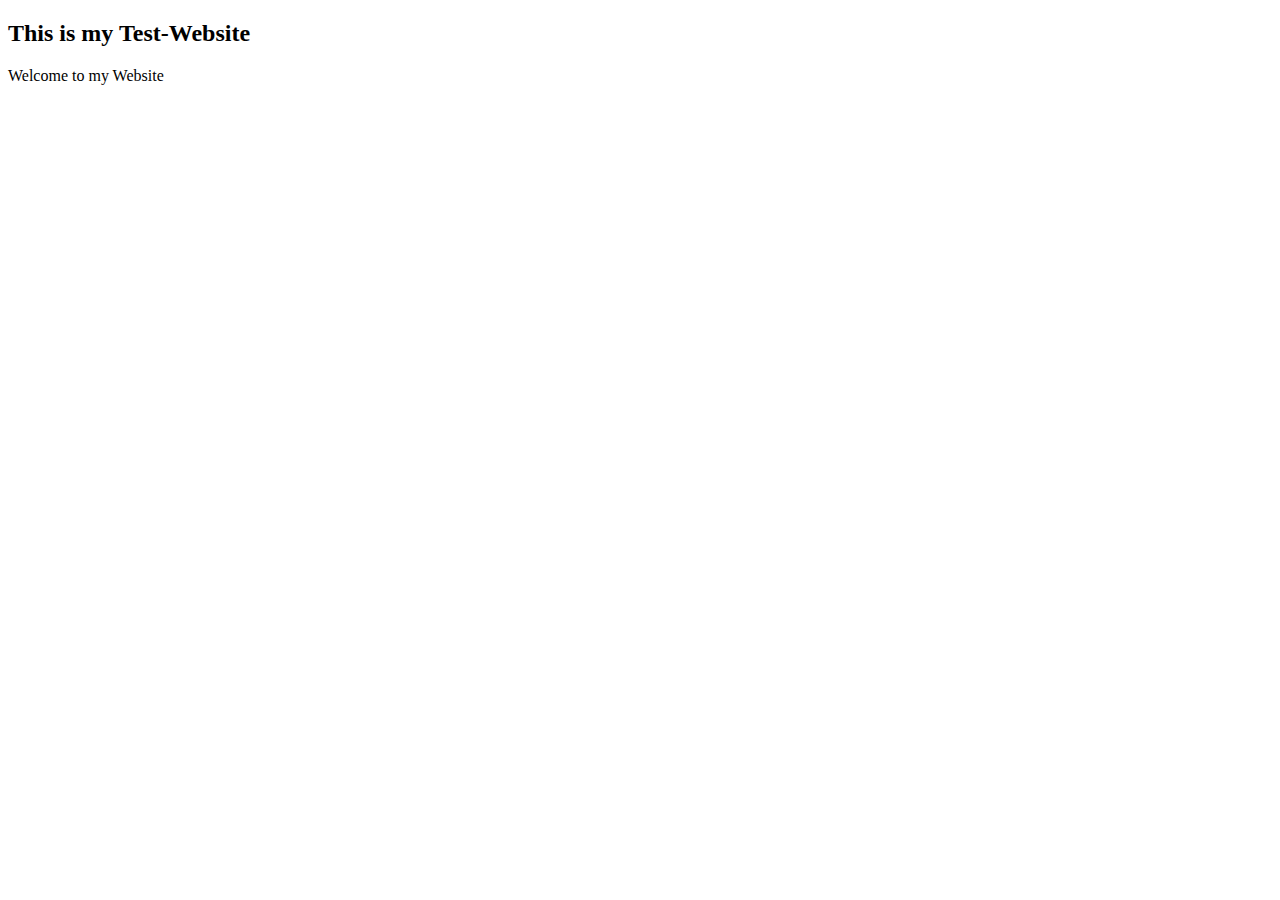
==== docs/index.html @ 48c1285c "renaming" ====
<!DOCTYPE html>
<html>
    <heaad>
        <title>
            Test-Website
        </title>
    </heaad>
    <body>
        <header>
            <h2>
                This is my Test-Website
            </h2>
        </header>
        <section>
            <p>
                Welcome to my Website
            </p>
        </section>
    </body>
</html>
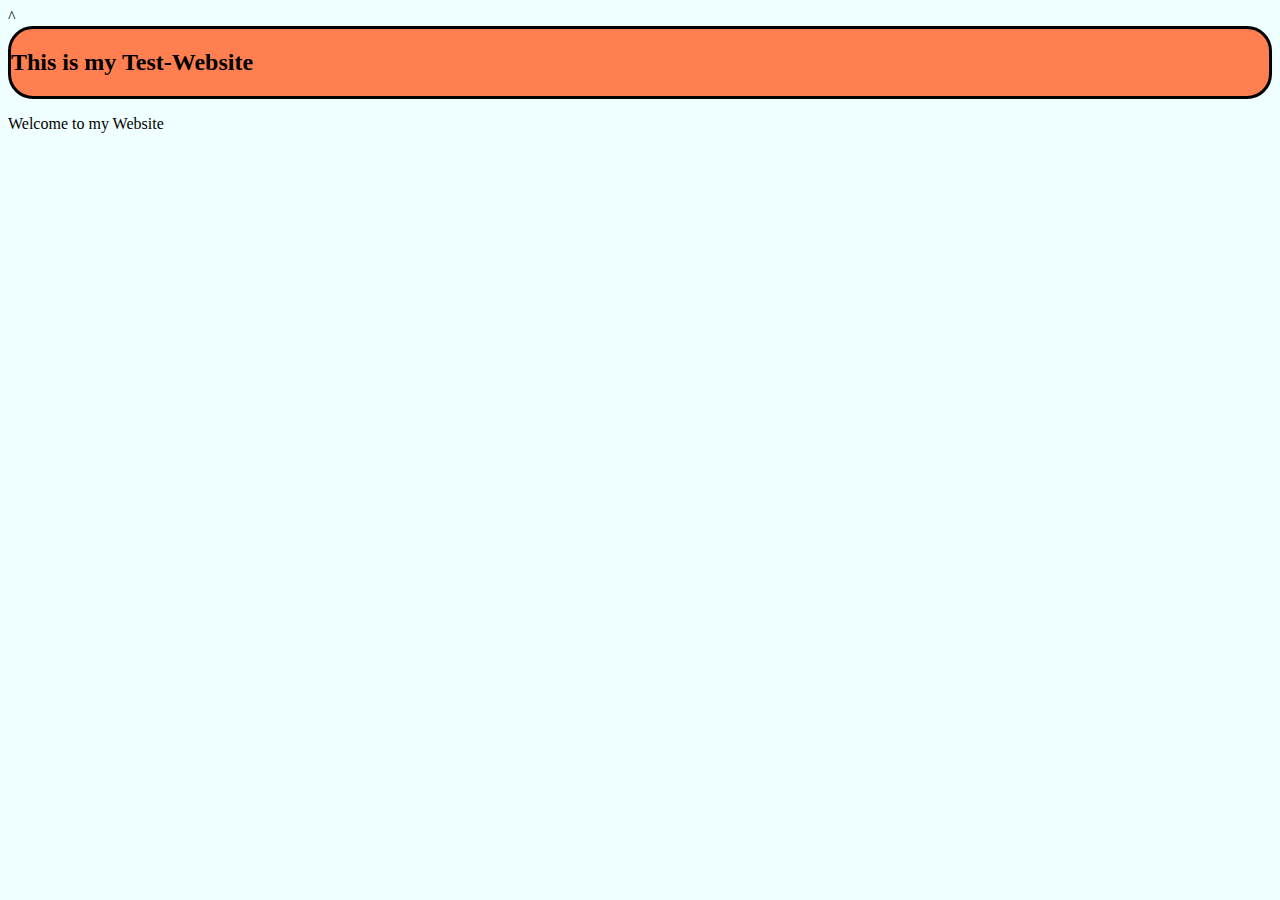
==== commit 9cbfcee1: "minor" ====
--- a/docs/index.html
+++ b/docs/index.html
@@ -3,7 +3,18 @@
     <heaad>
         <title>
             Test-Website
-        </title>
+        </title>^
+        <style>
+            body {
+                background-color: azure;
+            }
+
+            header{
+                border: solid;
+                border-radius: 25px;
+                background-color: coral;
+            }
+      </style>
     </heaad>
     <body>
         <header>
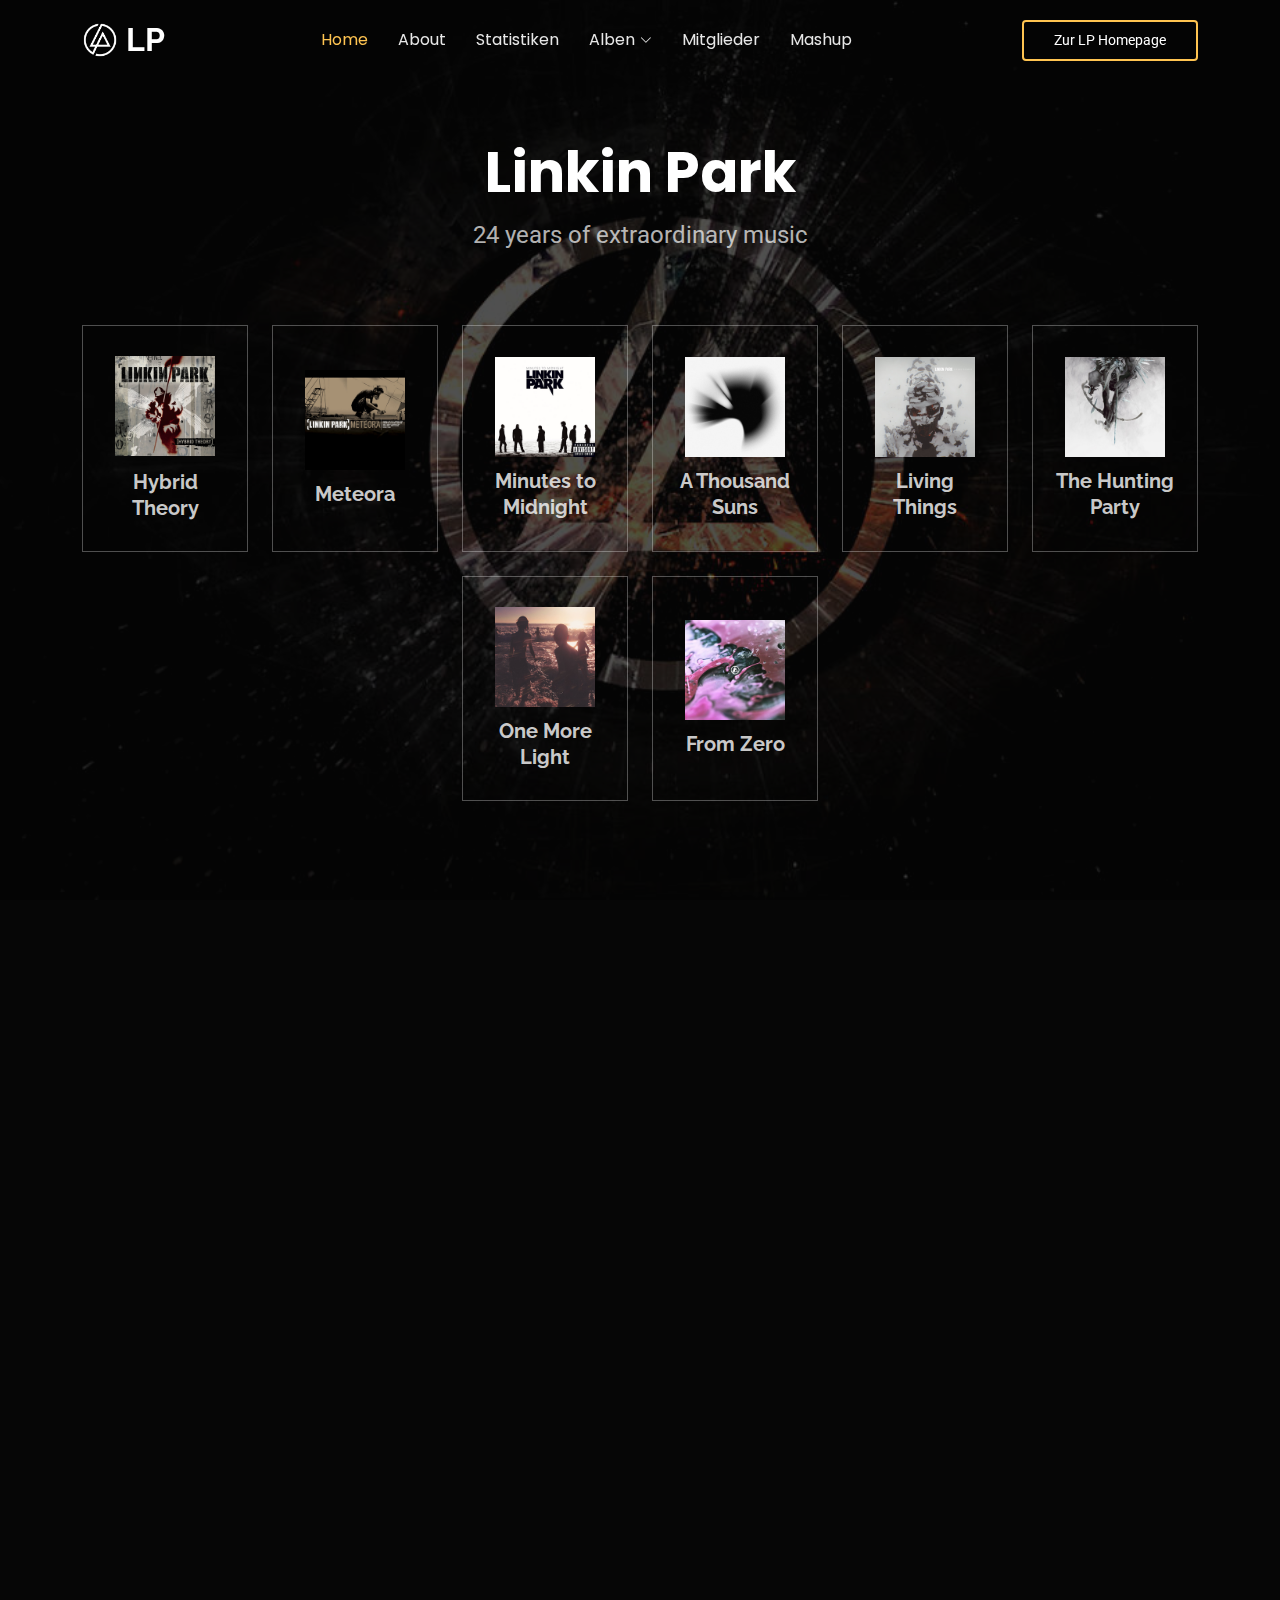
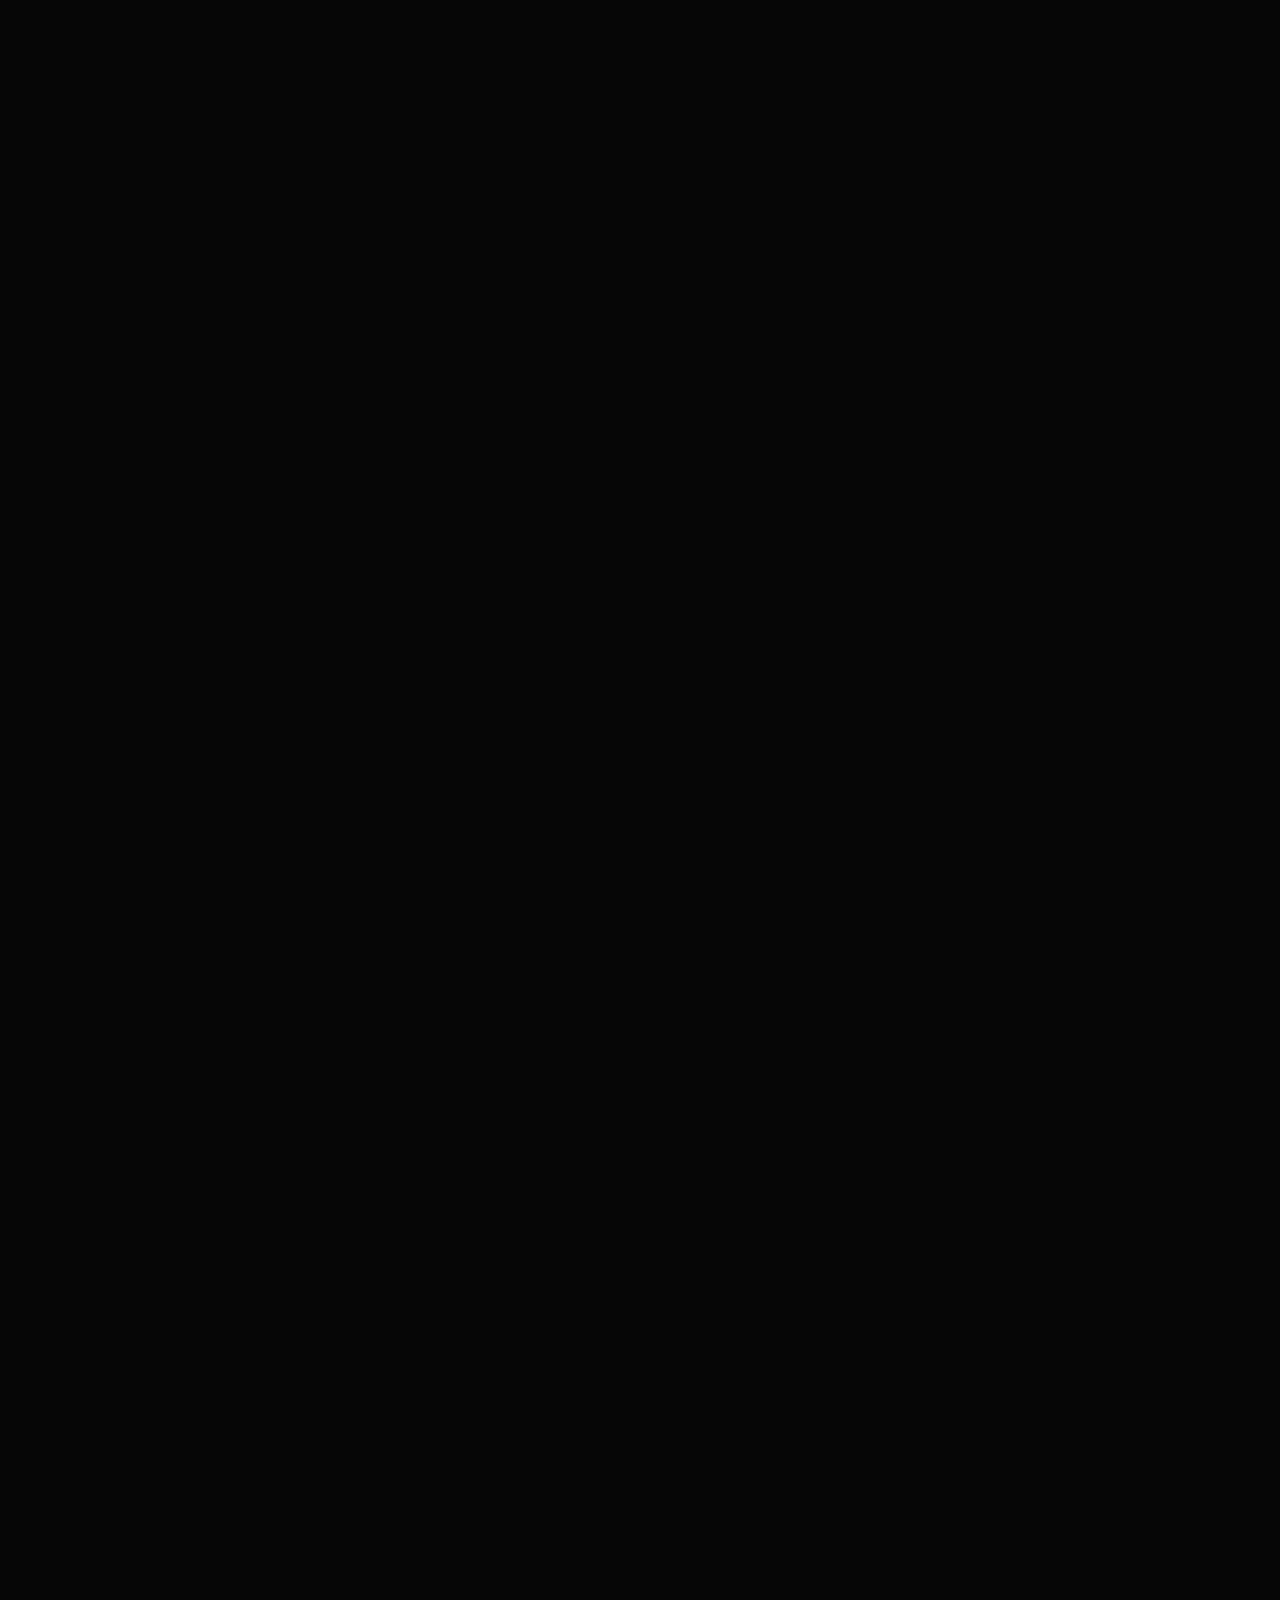
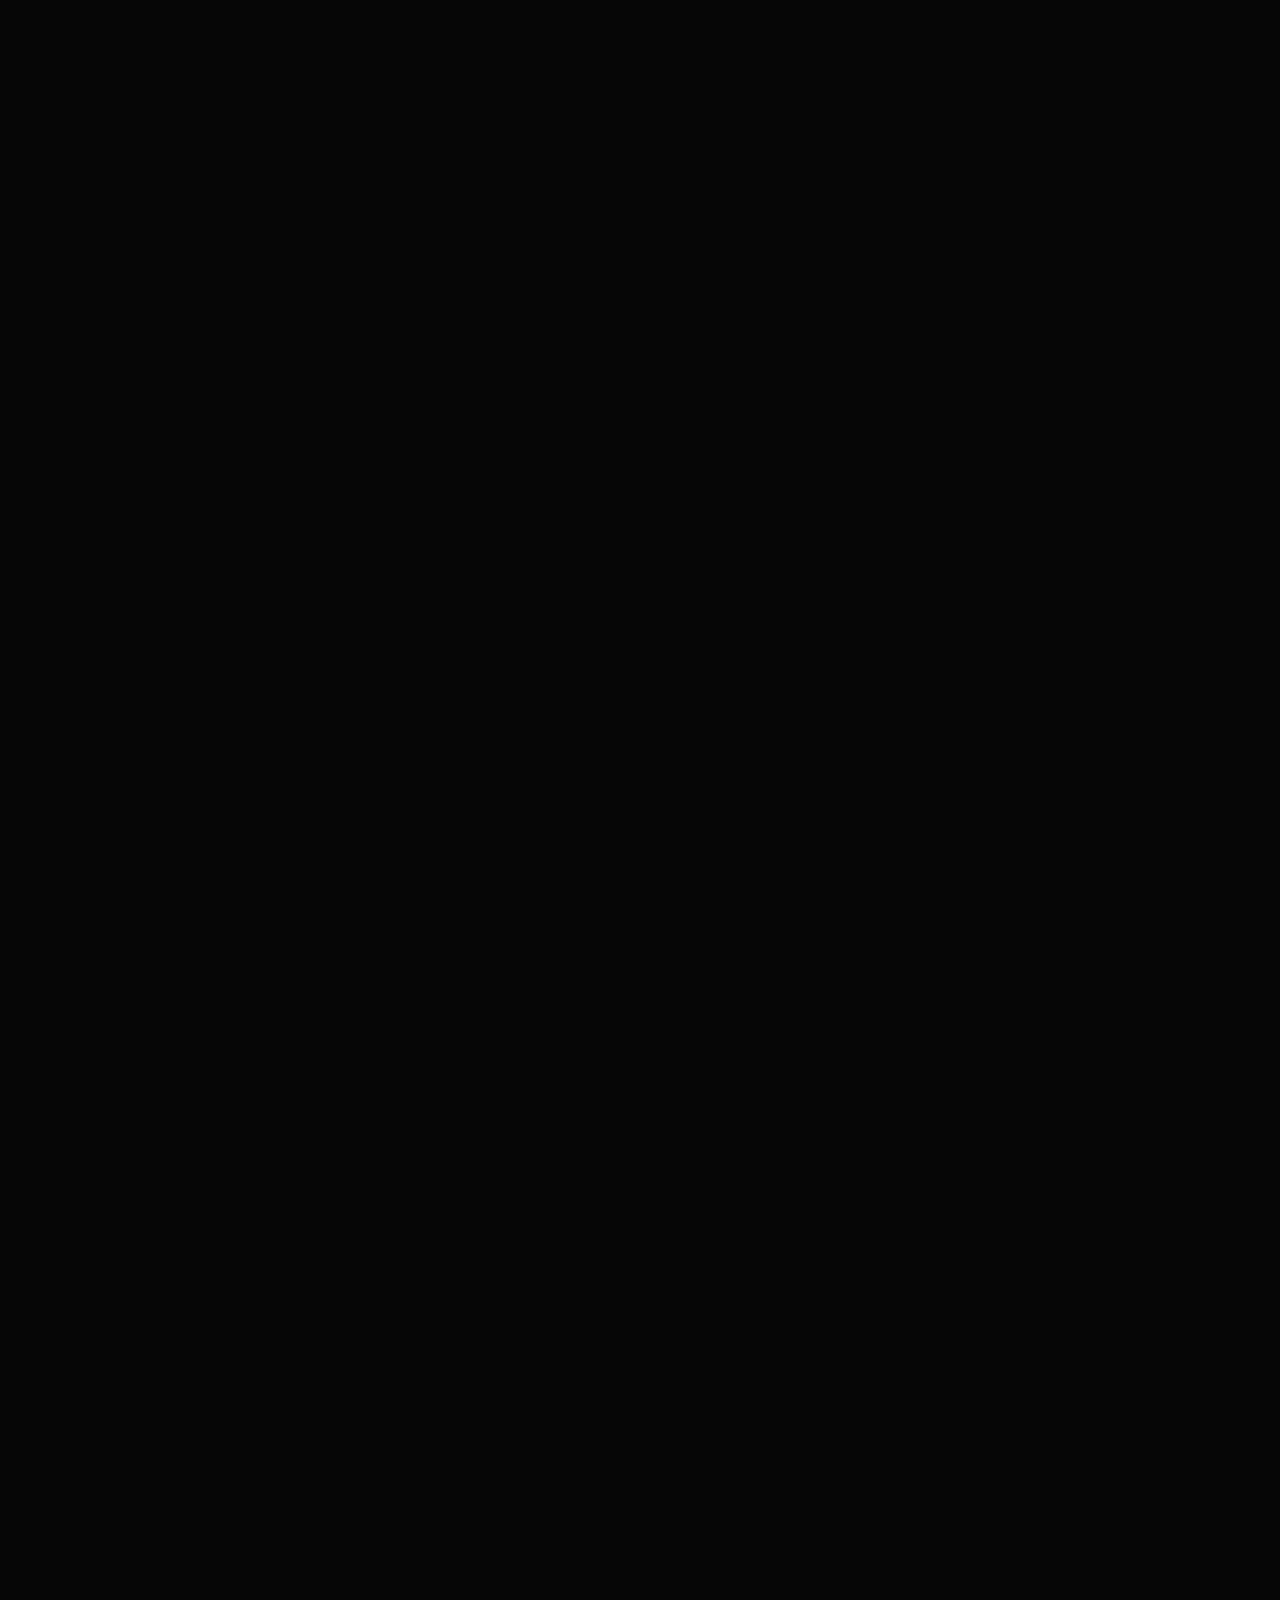
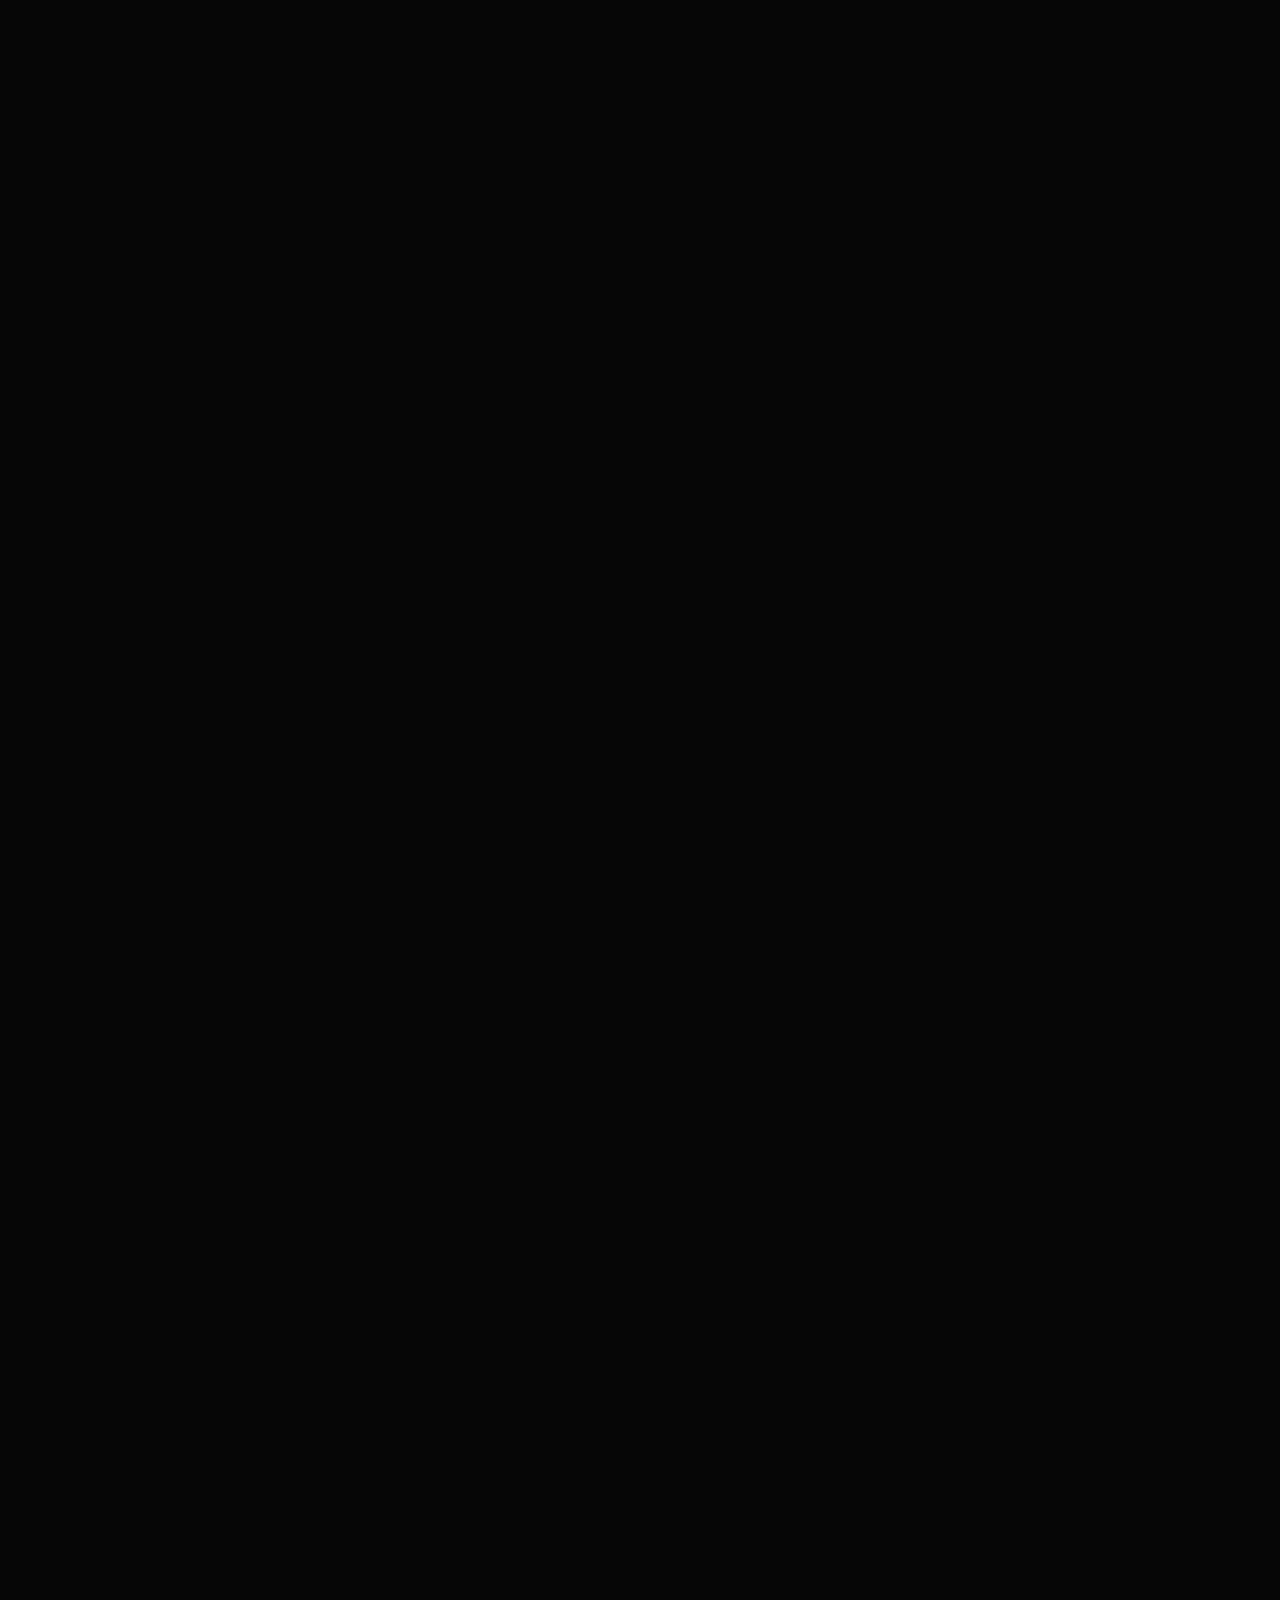
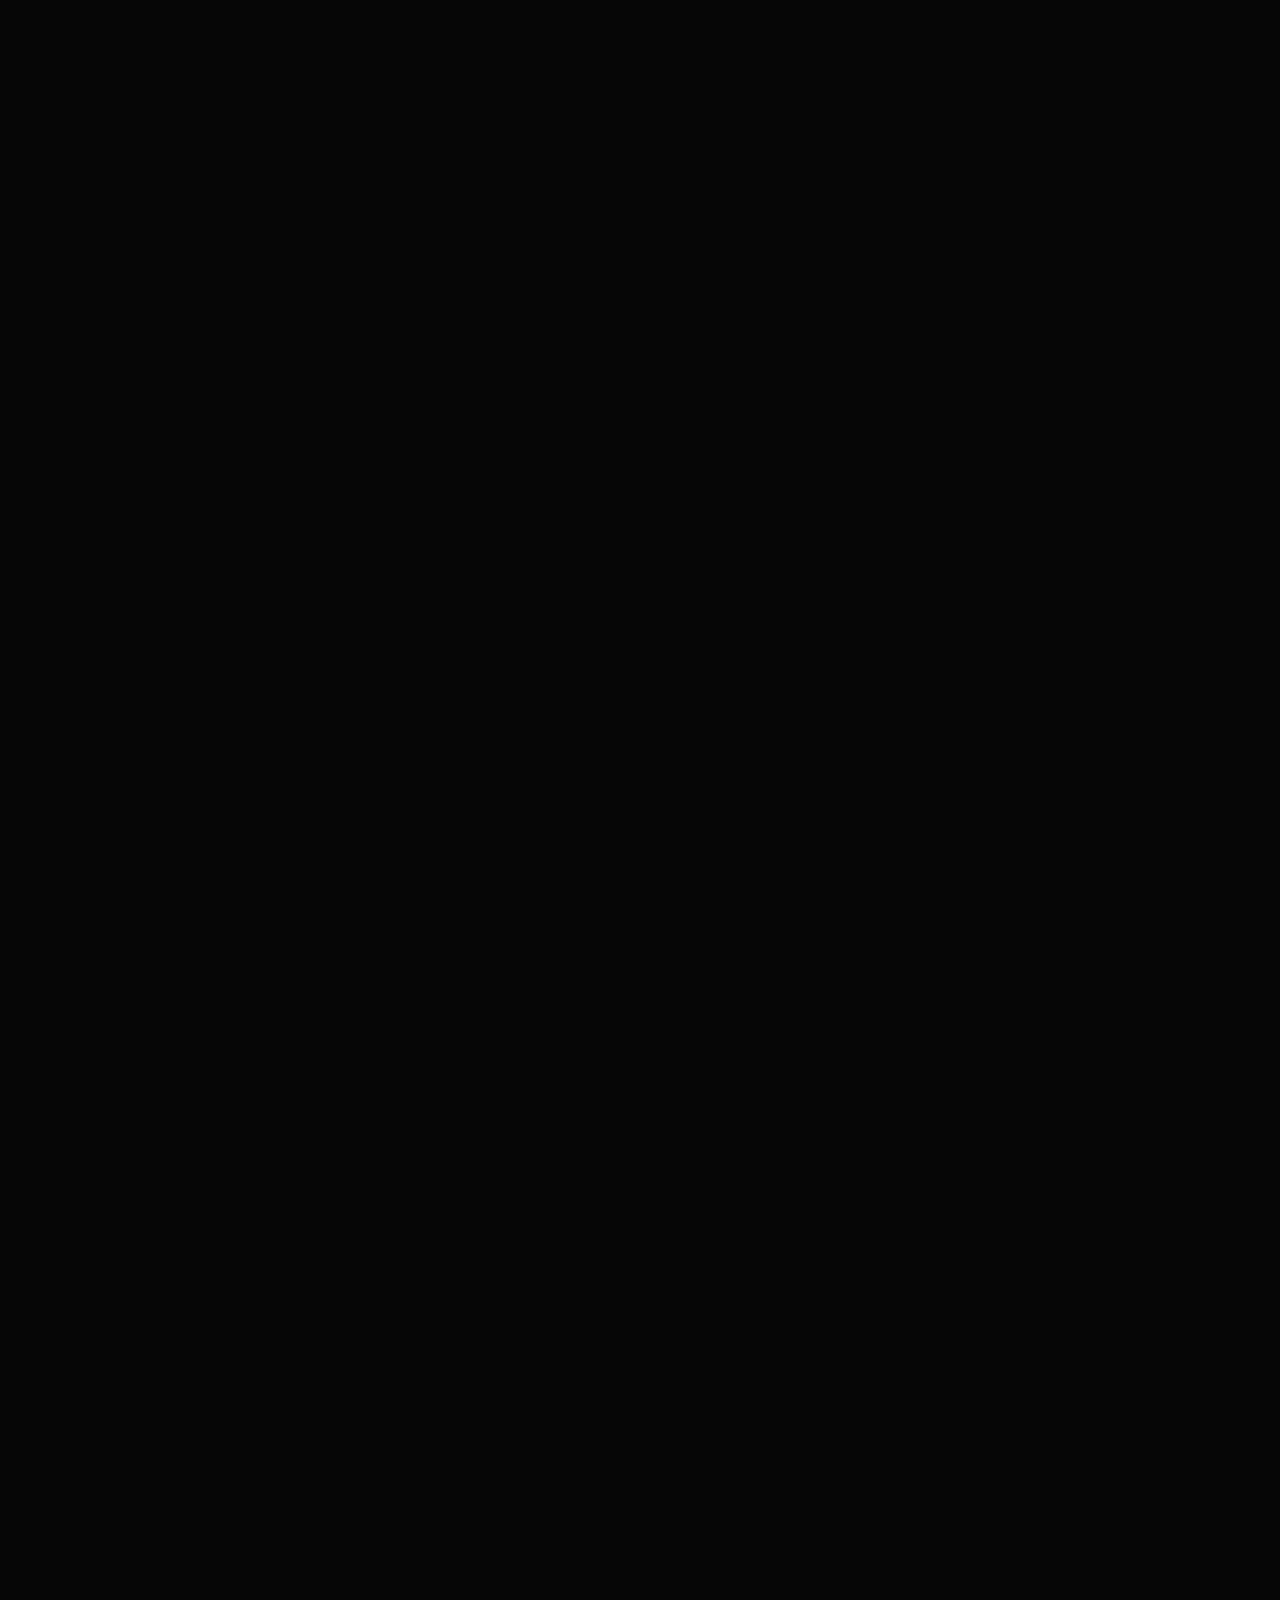
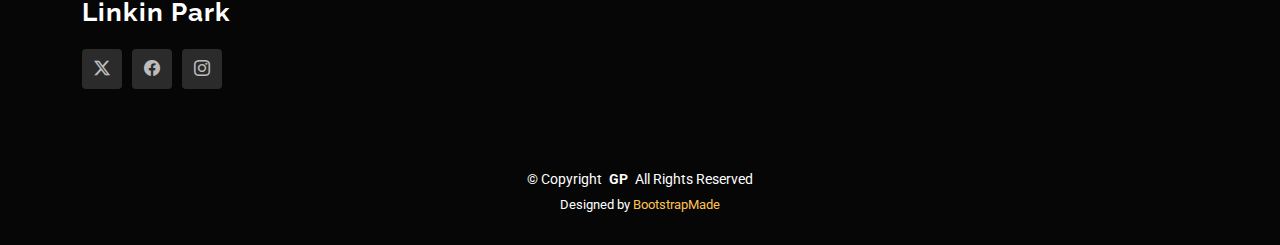
==== commit c629a439: "new test site" ====
--- a/docs/index.html
+++ b/docs/index.html
@@ -1,31 +1,1268 @@
 <!DOCTYPE html>
-<html>
-    <heaad>
-        <title>
-            Test-Website
-        </title>^
-        <style>
-            body {
-                background-color: azure;
+<html lang="en">
+
+<head>
+  <meta charset="utf-8">
+  <meta content="width=device-width, initial-scale=1.0" name="viewport">
+  <title>Linkin Park</title>
+  <meta name="description" content="">
+  <meta name="keywords" content="">
+
+  <!-- Favicons -->
+  <link href="assets/img/logo.png" rel="icon">
+  <link href="assets/img/apple-touch-icon.png" rel="apple-touch-icon">
+
+  <!-- Fonts -->
+  <link href="https://fonts.googleapis.com" rel="preconnect">
+  <link href="https://fonts.gstatic.com" rel="preconnect" crossorigin>
+  <link
+    href="https://fonts.googleapis.com/css2?family=Roboto:ital,wght@0,100;0,300;0,400;0,500;0,700;0,900;1,100;1,300;1,400;1,500;1,700;1,900&family=Poppins:ital,wght@0,100;0,200;0,300;0,400;0,500;0,600;0,700;0,800;0,900;1,100;1,200;1,300;1,400;1,500;1,600;1,700;1,800;1,900&family=Raleway:ital,wght@0,100;0,200;0,300;0,400;0,500;0,600;0,700;0,800;0,900;1,100;1,200;1,300;1,400;1,500;1,600;1,700;1,800;1,900&display=swap"
+    rel="stylesheet">
+
+  <!-- Vendor CSS Files -->
+  <link href="assets/vendor/bootstrap/css/bootstrap.min.css" rel="stylesheet">
+  <link href="assets/vendor/bootstrap-icons/bootstrap-icons.css" rel="stylesheet">
+  <link href="assets/vendor/aos/aos.css" rel="stylesheet">
+  <link href="assets/vendor/swiper/swiper-bundle.min.css" rel="stylesheet">
+  <link href="assets/vendor/glightbox/css/glightbox.min.css" rel="stylesheet">
+
+  <!-- Main CSS File -->
+  <link href="assets/css/main.css" rel="stylesheet">
+
+  <style>
+    .bi-hybrid-theory::before {
+      content: "";
+      display: inline-block;
+      width: 100px;
+      /* gewünschte Breite */
+      height: 100px;
+      /* gewünschte Höhe */
+      background-image: url(assets/img/album-icons/hybrid-theory.ico);
+      background-size: contain;
+      /* oder 'cover' je nach gewünschtem Effekt */
+      background-repeat: no-repeat;
+    }
+
+    .bi-from-zero::before {
+      content: "";
+      display: inline-block;
+      width: 100px;
+      /* gewünschte Breite */
+      height: 100px;
+      /* gewünschte Höhe */
+      background-image: url(assets/img/album-icons/from-zero.ico);
+      background-size: contain;
+      /* oder 'cover' je nach gewünschtem Effekt */
+      background-repeat: no-repeat;
+    }
+
+    .bi-meteora::before {
+      content: "";
+      display: inline-block;
+      width: 100px;
+      /* gewünschte Breite */
+      height: 100px;
+      /* gewünschte Höhe */
+      background-image: url(assets/img/album-icons/meteora.ico);
+      background-size: contain;
+      /* oder 'cover' je nach gewünschtem Effekt */
+      background-repeat: no-repeat;
+    }
+
+    .bi-minutes-to-midnight::before {
+      content: "";
+      display: inline-block;
+      width: 100px;
+      /* gewünschte Breite */
+      height: 100px;
+      /* gewünschte Höhe */
+      background-image: url(assets/img/album-icons/minutes-to-midnight.ico);
+      background-size: contain;
+      /* oder 'cover' je nach gewünschtem Effekt */
+      background-repeat: no-repeat;
+    }
+
+    .bi-hunting-party::before {
+      content: "";
+      display: inline-block;
+      width: 100px;
+      /* gewünschte Breite */
+      height: 100px;
+      /* gewünschte Höhe */
+      background-image: url(assets/img/album-icons/hunting-party.ico);
+      background-size: contain;
+      /* oder 'cover' je nach gewünschtem Effekt */
+      background-repeat: no-repeat;
+    }
+
+    .bi-living-things::before {
+      content: "";
+      display: inline-block;
+      width: 100px;
+      /* gewünschte Breite */
+      height: 100px;
+      /* gewünschte Höhe */
+      background-image: url(assets/img/album-icons/living-things.ico);
+      background-size: contain;
+      /* oder 'cover' je nach gewünschtem Effekt */
+      background-repeat: no-repeat;
+    }
+
+    .bi-one-more-light::before {
+      content: "";
+      display: inline-block;
+      width: 100px;
+      /* gewünschte Breite */
+      height: 100px;
+      /* gewünschte Höhe */
+      background-image: url(assets/img/album-icons/one-more-light.ico);
+      background-size: contain;
+      /* oder 'cover' je nach gewünschtem Effekt */
+      background-repeat: no-repeat;
+    }
+
+    .bi-thousand-suns::before {
+      content: "";
+      display: inline-block;
+      width: 100px;
+      /* gewünschte Breite */
+      height: 100px;
+      /* gewünschte Höhe */
+      background-image: url(assets/img/album-icons/thousand-suns.ico);
+      background-size: contain;
+      /* oder 'cover' je nach gewünschtem Effekt */
+      background-repeat: no-repeat;
+    }
+  </style>
+
+  <!-- =======================================================
+  * Template Name: Gp
+  * Template URL: https://bootstrapmade.com/gp-free-multipurpose-html-bootstrap-template/
+  * Updated: Aug 15 2024 with Bootstrap v5.3.3
+  * Author: BootstrapMade.com
+  * License: https://bootstrapmade.com/license/
+  ======================================================== -->
+</head>
+
+<body class="index-page">
+
+  <header id="header" class="header d-flex align-items-center fixed-top">
+    <div class="container-fluid container-xl position-relative d-flex align-items-center justify-content-between">
+
+      <a href="index.html" class="logo d-flex align-items-center me-auto me-lg-0">
+        <!-- Uncomment the line below if you also wish to use an image logo -->
+        <img src="assets/img/logo.png" alt="">
+        <h1 class="sitename">LP</h1>
+      </a>
+
+      <nav id="navmenu" class="navmenu">
+        <ul>
+          <li><a href="#hero" class="active">Home<br></a></li>
+          <li><a href="#about">About</a></li>
+          <li><a href="#stats">Statistiken</a></li>
+          <li class="dropdown"><a href="#hybrid-theory"><span>Alben</span> <i
+                class="bi bi-chevron-down toggle-dropdown"></i></a>
+            <ul>
+              <li><a href="#hybrid-theory">Hybrid Theory (2000)</a></li>
+              <li><a href="#meteora">Meteora (2003)</a></li>
+              <li><a href="#minutes-to-midnight">Minutes to Midnight (2007)</a></li>
+              <li><a href="#thousand-suns">A Thousand Suns (2010)</a></li>
+              <li><a href="#living-things">Living Things (2012)</a></li>
+              <li><a href="#hunting-party">The Hunting Party (2014)</a></li>
+              <li><a href="#one-more-light">One More Light (2017)</a></li>
+              <li><a href="#from-zero">From Zero (2024)</a></li>
+            </ul>
+          </li>
+          <li><a href="#members">Mitglieder</a></li>
+          <li><a href="#video">Mashup</a></li>
+        </ul>
+        <i class="mobile-nav-toggle d-xl-none bi bi-list"></i>
+      </nav>
+
+      <a class="btn-getstarted" href="https://www.linkinpark.com" target="_blank">Zur LP Homepage</a>
+
+    </div>
+  </header>
+
+  <main class="main">
+
+    <!-- Hero Section -->
+    <section id="hero" class="hero section dark-background">
+
+      <img src="assets/img/hero-bg.jpg" alt="" data-aos="fade-in">
+
+      <div class="container">
+
+        <div class="row justify-content-center text-center" data-aos="fade-up" data-aos-delay="100">
+          <div class="col-xl-6 col-lg-8">
+            <h2>Linkin Park</h2>
+            <p>24 years of extraordinary music</p>
+          </div>
+        </div>
+
+        <div class="row gy-4 mt-5 justify-content-center" data-aos="fade-up" data-aos-delay="200">
+          <div class="col-xl-2 col-md-4" data-aos="fade-up" data-aos-delay="300">
+            <div class="icon-box">
+              <div>
+                <i class="bi bi-hybrid-theory"></i>
+              </div>
+              <h3><a href="#hybrid-theory">Hybrid Theory</a></h3>
+            </div>
+          </div>
+          <div class="col-xl-2 col-md-4" data-aos="fade-up" data-aos-delay="400">
+            <div class="icon-box">
+              <i class="bi bi-meteora"></i>
+              <h3><a href="#meteora">Meteora</a></h3>
+            </div>
+          </div>
+          <div class="col-xl-2 col-md-4" data-aos="fade-up" data-aos-delay="500">
+            <div class="icon-box">
+              <i class="bi bi-minutes-to-midnight"></i>
+              <h3><a href="#minutes-to-midnight">Minutes to Midnight</a></h3>
+            </div>
+          </div>
+          <div class="col-xl-2 col-md-4" data-aos="fade-up" data-aos-delay="600">
+            <div class="icon-box">
+              <i class="bi bi-thousand-suns"></i>
+              <h3><a href="#thousand-suns">A Thousand Suns</a></h3>
+            </div>
+          </div>
+          <div class="col-xl-2 col-md-4" data-aos="fade-up" data-aos-delay="700">
+            <div class="icon-box">
+              <i class="bi bi-living-things"></i>
+              <h3><a href="living-things">Living Things</a></h3>
+            </div>
+          </div>
+          <div class="col-xl-2 col-md-4" data-aos="fade-up" data-aos-delay="700">
+            <div class="icon-box">
+              <i class="bi bi-hunting-party"></i>
+              <h3><a href="hunting-party">The Hunting Party</a></h3>
+            </div>
+          </div>
+          <div class="col-xl-2 col-md-4" data-aos="fade-up" data-aos-delay="700">
+            <div class="icon-box">
+              <i class="bi bi-one-more-light"></i>
+              <h3><a href="#one-more-light">One More Light</a></h3>
+            </div>
+          </div>
+          <div class="col-xl-2 col-md-4" data-aos="fade-up" data-aos-delay="700">
+            <div class="icon-box">
+              <i class="bi bi-from-zero"></i>
+              <h3><a href="from-zero">From Zero</a></h3>
+            </div>
+          </div>
+        </div>
+
+      </div>
+
+    </section><!-- /Hero Section -->
+
+
+    <!-- About Section -->
+    <section id="about" class="section dark-background">
+
+      <div class="container" data-aos="fade-up" data-aos-delay="100">
+
+        <div class="row gy-4 align-items-center">
+          <div class="col-lg-6 order-1 order-lg-2">
+            <img src="assets/img/mike_chester.jpg" class="img-fluid" alt="">
+          </div>
+          <div class="col-lg-6 order-2 order-lg-1 content">
+            <h3>Was ist Linkin Park?</h3>
+            <p class="fst-italic">
+              Linkin Park ist eine im Jahr 1996 unter dem Namen Xero in Agoura Hills, Los Angeles County (Kalifornien)
+              gegründete US-amerikanische Band, die zumeist den Musikstilen Nu Metal, Alternative Rock, Rap Rock und
+              Electro Rock zugeordnet wird. Nachdem 1999 Chester Bennington der Band als Frontsänger beigetreten war,
+              benannte sich die Band zunächst in Hybrid Theory und nur kurze Zeit später in Linkin Park um.
+            </p>
+            <p class="fst-italic">
+              Bereits mit ihrem Debütalbum Hybrid Theory im Jahre 2000 gelang der Band der internationale Durchbruch. In
+              den folgenden Jahren veröffentlichte die Band mit Meteora (2003), Minutes to Midnight (2007), A Thousand
+              Suns (2010), Living Things (2012), The Hunting Party (2014) und One More Light (2017) sechs weitere
+              Studioalben. Mit mehr als 160 Millionen verkauften Alben und Singles ist Linkin Park eine der kommerziell
+              erfolgreichsten Bands des 21. Jahrhunderts.
+            </p>
+            <p class="fst-italic">
+              Am 20. Juli 2017 verstarb Chester Bennington. Nach dem Tod des Frontsängers zog sich die Band zunächst
+              zurück, veröffentlichte in den folgenden Jahren aber Jubiläumsalben mit unveröffentlichten Songs. Im
+              September 2024 gaben sie ihr Comeback bekannt. Linkin Park besteht derzeit aus den Gründungsmitgliedern
+              Mike Shinoda (u. a. Sänger und Rhythmusgitarrist), Brad Delson (Leadgitarrist), Dave Farrell (E-Bassist)
+              und Joseph „Joe“ Hahn (DJ) sowie der Sängerin Emily Armstrong und Colin Brittain am Schlagzeug.
+            </p>
+          </div>
+        </div>
+
+      </div>
+
+    </section><!-- /About Section -->
+
+    <section id="stats" class="stats section dark-background">
+
+      <div class="container" data-aos="fade-up" data-aos-delay="100">
+
+        <div class="row gy-4 align-items-center justify-content-between">
+
+          <div class="col-lg-5">
+            <img src="assets/img/linkin-park-stage.png" alt="" class="img-fluid">
+          </div>
+
+          <div class="col-lg-6">
+
+            <h3>Statistiken</h3>
+            <p class="fst-italic">Linkin Park hat acht Studioalben, drei Live-Alben, vier Compilation-Alben, zwei
+              Remix-Alben, drei Soundtrack-Alben, vier Videoalben, zwölf EPs, 39 Singles, 20 Promotional-Singles und 70
+              Musikvideos veröffentlicht.</p>
+
+            <div class="row gy-4">
+
+              <div class="col-lg-6">
+                <div class="stats-item d-flex">
+                  <i class="bi bi-award flex-shrink-0"></i>
+                  <div>
+                    <span data-purecounter-start="0" data-purecounter-end="67" data-purecounter-duration="2"
+                      class="purecounter"></span>
+                    <p><strong>Awards</strong></p>
+                  </div>
+                </div>
+              </div><!-- End Stats Item -->
+
+              <div class="col-lg-6">
+                <div class="stats-item d-flex">
+                  <i class="bi bi-envelope-paper flex-shrink-0"></i>
+                  <div>
+                    <span data-purecounter-start="0" data-purecounter-end="197" data-purecounter-duration="2"
+                      class="purecounter"></span>
+                    <p><strong>Nominierungen</strong></p>
+                  </div>
+                </div>
+              </div><!-- End Stats Item -->
+
+              <div class="col-lg-6">
+                <div class="stats-item d-flex">
+                  <i class="bi bi-disc flex-shrink-0"></i>
+                  <div>
+                    <span data-purecounter-start="0" data-purecounter-end="100" data-purecounter-duration="2"
+                      class="purecounter"></span>
+                    <span>Millionen</span>
+                    <p><strong>Verkaufte Alben</strong></p>
+                  </div>
+                </div>
+              </div><!-- End Stats Item -->
+
+              <div class="col-lg-6">
+                <div class="stats-item d-flex">
+                  <i class="bi bi-mic flex-shrink-0"></i>
+                  <div>
+                    <span data-purecounter-start="0" data-purecounter-end="30" data-purecounter-duration="2"
+                      class="purecounter"></span>
+                    <span>Millionen</span>
+                    <p><strong>Verkaufte Singles</strong></p>
+                  </div>
+                </div>
+              </div><!-- End Stats Item -->
+
+            </div>
+
+          </div>
+
+        </div>
+
+      </div>
+
+    </section><!-- /Stats Section -->
+
+    <section id="hybrid-theory" class="section dark-background">
+
+      <div class="container" data-aos="fade-up" data-aos-delay="100">
+
+        <div class="row gy-4 align-items-center">
+          <div class="col-lg-5 order-1 order-lg-2">
+            <img src="assets/img/album-covers/hybrid-theory.jpg" class="img-fluid" alt="">
+          </div>
+          <div class="col-lg-6 order-2 order-lg-1 content">
+            <h3><a href="https://open.spotify.com/intl-de/album/6PFPjumGRpZnBzqnDci6qJ" target="_blank">Hybrid
+                Theory</a></h3>
+            <p>2000</p>
+            <table style="width: 100%;">
+              <tr>
+                <th />
+                <th>Titel</th>
+                <th>Länge</th>
+                </th>
+              <tr>
+                <td>1.</td>
+                <td>Papercut</td>
+                <td>3:04</td>
+              </tr>
+              <tr>
+                <td>2.</td>
+                <td>One Step Closer</td>
+                <td>2:35</td>
+              </tr>
+              <tr>
+                <td>3.</td>
+                <td>With You
+                <td>3:23</td>
+              </tr>
+              <tr>
+                <td>4.</td>
+                <td>Points of Authority</td>
+                <td>3:20</td>
+              </tr>
+              <tr>
+                <td>5.</td>
+                <td>Crawling</td>
+                <td>3:29</td>
+              <tr>
+                <td>6.</td>
+                <td>Runaway</td>
+                <td>3:03</td>
+              <tr>
+                <td>7.</td>
+                <td>By Myself</td>
+                <td>3:09</td>
+              <tr>
+                <td>8.</td>
+                <td>In The End</td>
+                <td>3:36</td>
+              <tr>
+                <td>9.</td>
+                <td>A Place for My Heart</td>
+                <td>3:04</td>
+              <tr>
+                <td>10.</td>
+                <td>Forgotten</td>
+                <td>3:14</td>
+              <tr>
+                <td>11.</td>
+                <td>Cure for the Itch</td>
+                <td>2:37</td>
+              <tr>
+                <td>12.</td>
+                <td>Pushing Me Away</td>
+                <td>3:11</td>
+              </tr>
+              <tr class=tracklist-total-length>
+                <td colspan=2 scope=row><span>Total length:</span></td>
+                <td>37:45</td>
+              </tr>
+            </table>
+          </div>
+        </div>
+
+      </div>
+    </section>
+
+    <section id="meteora" class="stats section dark-background">
+
+      <div class="container" data-aos="fade-up" data-aos-delay="100">
+
+        <div class="row gy-4 align-items-center">
+          <div class="col-lg-5 order-1">
+            <img src="assets/img/album-covers/meteora.jpg" class="img-fluid" alt="">
+          </div>
+          <div class="col-lg-6 order-2 order-lg-1 content">
+            <h3><a href="https://open.spotify.com/intl-de/album/4Gfnly5CzMJQqkUFfoHaP3" target="_blank">Meteora</a></h3>
+            <p>2003</p>
+
+            <table style="width: 100%;">
+              <tr>
+                <th />
+                <th>Titel</th>
+                <th>Länge</th>
+              </tr>
+              <tr>
+                <td>1.</td>
+                <td>Foreword</td>
+                <td>0:13</td>
+              </tr>
+              <tr>
+                <td>2.</td>
+                <td>Don't Stay</td>
+                <td>3:07</td>
+              </tr>
+              <tr>
+                <td id="track3" scope="row">3.</td>
+                <td>Somewhere I Belong</td>
+                <td class="tracklist-length">3:33</td>
+              </tr>
+              <tr>
+                <td id="track4" scope="row">4.</td>
+                <td>Lying from You</td>
+                <td class="tracklist-length">2:55</td>
+              </tr>
+              <tr>
+                <td id="track5" scope="row">5.</td>
+                <td>Hit the Floor</td>
+                <td class="tracklist-length">2:44</td>
+              </tr>
+              <tr>
+                <td id="track6" scope="row">6.</td>
+                <td>Easier to Run</td>
+                <td class="tracklist-length">3:24</td>
+              </tr>
+              <tr>
+                <td id="track7" scope="row">7.</td>
+                <td>Faint</td>
+                <td class="tracklist-length">2:42</td>
+              </tr>
+              <tr>
+                <td id="track8" scope="row">8.</td>
+                <td>Figure.09</td>
+                <td class="tracklist-length">3:17</td>
+              </tr>
+              <tr>
+                <td id="track9" scope="row">9.</td>
+                <td>Breaking the Habit</td>
+                <td class="tracklist-length">3:16</td>
+              </tr>
+              <tr>
+                <td id="track10" scope="row">10.</td>
+                <td>From the Inside</td>
+                <td class="tracklist-length">2:53</td>
+              </tr>
+              <tr>
+                <td id="track11" scope="row">11.</td>
+                <td>Nobody's Listening</td>
+                <td class="tracklist-length">2:58</td>
+              </tr>
+              <tr>
+                <td id="track12" scope="row">12.</td>
+                <td>Session (Instrumental)</td>
+                <td class="tracklist-length">2:23</td>
+              </tr>
+              <tr>
+                <td id="track13" scope="row">13.</td>
+                <td>Numb</td>
+                <td class="tracklist-length">3:07</td>
+              </tr>
+              <tr class=tracklist-total-length>
+                <td colspan=2 scope=row><span>Total length:</span></td>
+                <td>36:35</td>
+              </tr>
+            </table>
+          </div>
+        </div>
+
+      </div>
+    </section>
+
+
+    <section id="minutes-to-midnight" class="stats section dark-background">
+
+      <div class="container" data-aos="fade-up" data-aos-delay="100">
+
+        <div class="row gy-4 align-items-center">
+          <div class="col-lg-5 order-1 order-lg-2">
+            <img src="assets/img/album-covers/minutes-to-midnight.jpg" class="img-fluid" alt="">
+          </div>
+          <div class="col-lg-6 order-2 order-lg-1 content">
+            <h3><a href="https://open.spotify.com/intl-de/album/2tlTBLz2w52rpGCLBGyGw6" target="_blank">Minutes to
+                Midnight</a></h3>
+            <p>2007</p>
+
+            <table class=tracklist style="width:100%">
+              <tbody>
+                <tr>
+                  <th />
+                  <th>Titel</th>
+                  <th>Länge</th>
+                </tr>
+                <tr>
+                  <td id=track1 scope=row>1.</td>
+                  <td>Wake (Instrumental)</td>
+                  <td class=tracklist-length>1:40</td>
+                </tr>
+                <tr>
+                  <td id=track2 scope=row>2.</td>
+                  <td>Given Up</a></td>
+                  <td class=tracklist-length>3:09</td>
+                </tr>
+                <tr>
+                  <td id=track3 scope=row>3.</td>
+                  <td>Leave Out All the Rest</a></td>
+                  <td class=tracklist-length>3:29</td>
+                </tr>
+                <tr>
+                  <td id=track4 scope=row>4.</td>
+                  <td>Bleed It Out</a></td>
+                  <td class=tracklist-length>2:44</td>
+                </tr>
+                <tr>
+                  <td id=track5 scope=row>5.</td>
+                  <td>Shadow of the Day</a></td>
+                  <td class=tracklist-length>4:49</td>
+                </tr>
+                <tr>
+                  <td id=track6 scope=row>6.</td>
+                  <td>What I've Done</a></td>
+                  <td class=tracklist-length>3:25</td>
+                </tr>
+                <tr>
+                  <td id=track7 scope=row>7.</td>
+                  <td>Hands Held High</td>
+                  <td class=tracklist-length>3:53</td>
+                </tr>
+                <tr>
+                  <td id=track8 scope=row>8.</td>
+                  <td>No More Sorrow</td>
+                  <td class=tracklist-length>3:41</td>
+                </tr>
+                <tr>
+                  <td id=track9 scope=row>9.</td>
+                  <td>Valentine's Day</td>
+                  <td class=tracklist-length>3:16</td>
+                </tr>
+                <tr>
+                  <td id=track10 scope=row>10.</td>
+                  <td>In Between</td>
+                  <td class=tracklist-length>3:16</td>
+                </tr>
+                <tr>
+                  <td id=track11 scope=row>11.</td>
+                  <td>In Pieces</td>
+                  <td class=tracklist-length>3:38</td>
+                </tr>
+                <tr>
+                  <td id=track12 scope=row>12.</td>
+                  <td>The Little Things Give You Away</td>
+                  <td class=tracklist-length>6:23</td>
+                </tr>
+                <tr class=tracklist-total-length>
+                  <td colspan=2 scope=row><span>Total length:</span></td>
+                  <td>43:23</td>
+                </tr>
+              </tbody>
+            </table>
+          </div>
+        </div>
+
+      </div>
+    </section>
+
+
+    <section id="thousand-suns" class="stats section dark-background">
+
+      <div class="container" data-aos="fade-up" data-aos-delay="100">
+
+        <div class="row gy-4 align-items-center">
+          <div class="col-lg-5 order-1 order-lg-1">
+            <img src="assets/img/album-covers/thousand-suns.jpg" class="img-fluid" alt="">
+          </div>
+          <div class="col-lg-6 order-2 order-lg-1 content">
+            <h3><a href="https://open.spotify.com/intl-de/album/5uvXx5ZQswNRFCdHR521YZ" target="_blank">A Thousand
+                Suns</a></h3>
+            <p>2010</p>
+
+            <table class=tracklist style="width: 100%;">
+              <tbody>
+                <tr>
+                  <th />
+                  <th>Titel</th>
+                  <th>Länge</th>
+                </tr>
+                <tr>
+                  <td id=track1 scope=row>1.</td>
+                  <td>The Requiem</td>
+                  <td class=tracklist-length>2:01</td>
+                </tr>
+                <tr>
+                  <td id=track2 scope=row>2.</td>
+                  <td>The Radiance</td>
+                  <td class=tracklist-length>0:57</td>
+                </tr>
+                <tr>
+                  <td id=track3 scope=row>3.</td>
+                  <td>Burning in the Skies</td>
+                  <td class=tracklist-length>4:13</td>
+                </tr>
+                <tr>
+                  <td id=track4 scope=row>4.</td>
+                  <td>Empty Spaces</td>
+                  <td class=tracklist-length>0:18</td>
+                </tr>
+                <tr>
+                  <td id=track5 scope=row>5.</td>
+                  <td>When They Come for Me</td>
+                  <td class=tracklist-length>4:53</td>
+                </tr>
+                <tr>
+                  <td id=track6 scope=row>6.</td>
+                  <td>Robot Boy</td>
+                  <td class=tracklist-length>4:29</td>
+                </tr>
+                <tr>
+                  <td id=track7 scope=row>7.</td>
+                  <td>Jornada del Muerto</td>
+                  <td class=tracklist-length>1:34</td>
+                </tr>
+                <tr>
+                  <td id=track8 scope=row>8.</td>
+                  <td>Waiting for the End</td>
+                  <td class=tracklist-length>3:51</td>
+                </tr>
+                <tr>
+                  <td id=track9 scope=row>9.</td>
+                  <td>Blackout</td>
+                  <td class=tracklist-length>4:39</td>
+                </tr>
+                <tr>
+                  <td id=track10 scope=row>10.</td>
+                  <td>Wretches and Kings</td>
+                  <td class=tracklist-length>4:10</td>
+                </tr>
+                <tr>
+                  <td id=track11 scope=row>11.</td>
+                  <td>Wisdom, Justice, and Love</td>
+                  <td class=tracklist-length>1:39</td>
+                </tr>
+                <tr>
+                  <td id=track12 scope=row>12.</td>
+                  <td>Iridescent</td>
+                  <td class=tracklist-length>4:56</td>
+                </tr>
+                <tr>
+                  <td id=track13 scope=row>13.</td>
+                  <td>Fallout</td>
+                  <td class=tracklist-length>1:23</td>
+                </tr>
+                <tr>
+                  <td id=track14 scope=row>14.</td>
+                  <td>The Catalyst</td>
+                  <td class=tracklist-length>5:39</td>
+                </tr>
+                <tr>
+                  <td id=track15 scope=row>15.</td>
+                  <td>The Messenger</td>
+                  <td class=tracklist-length>3:01</td>
+                </tr>
+                <tr class=tracklist-total-length>
+                  <td colspan=2 scope=row><span>Total length:</span></td>
+                  <td>47:48</td>
+                </tr>
+              </tbody>
+            </table>
+          </div>
+        </div>
+
+      </div>
+    </section>
+
+
+    <section id="Living Things" class="stats section dark-background">
+
+      <div class="container" data-aos="fade-up" data-aos-delay="100">
+
+        <div class="row gy-4 align-items-center">
+          <div class="col-lg-5 order-1 order-lg-2">
+            <img src="assets/img/album-covers/living-things.jpg" class="img-fluid" alt="">
+          </div>
+          <div class="col-lg-6 order-2 order-lg-1 content">
+            <h3><a href="https://open.spotify.com/intl-de/album/4XHIjbhjRmqWlosjj5rqSI" target="_blank">Living
+                Things</a></h3>
+            <p>2012</p>
+
+            <table class=tracklist style="width: 100%;">
+              <tbody>
+                <tr>
+                  <th />
+                  <th>Titel</th>
+                  <th>Länge</th>
+                </tr>
+                <tr>
+                  <td id=track1 scope=row>1.</td>
+                  <td>Lost in the Echo</td>
+                  <td class=tracklist-length>3:25</td>
+                </tr>
+                <tr>
+                  <td id=track2 scope=row>2.</td>
+                  <td>In My Remains</td>
+                  <td class=tracklist-length>3:20</td>
+                </tr>
+                <tr>
+                  <td id=track3 scope=row>3.</td>
+                  <td>Burn It Down
+                  </td>
+                  <td class=tracklist-length>3:51</td>
+                </tr>
+                <tr>
+                  <td id=track4 scope=row>4.</td>
+                  <td>Lies Greed Misery</td>
+                  <td class=tracklist-length>2:27</td>
+                </tr>
+                <tr>
+                  <td id=track5 scope=row>5.</td>
+                  <td>I'll Be Gone
+                  </td>
+                  <td class=tracklist-length>3:31</td>
+                </tr>
+                <tr>
+                  <td id=track6 scope=row>6.</td>
+                  <td>Castle of Glass</td>
+                  <td class=tracklist-length>3:25</td>
+                </tr>
+                <tr>
+                  <td id=track7 scope=row>7.</td>
+                  <td>Victimized</td>
+                  <td class=tracklist-length>1:46</td>
+                </tr>
+                <tr>
+                  <td id=track8 scope=row>8.</td>
+                  <td>Roads Untraveled</td>
+                  <td class=tracklist-length>3:49</td>
+                </tr>
+                <tr>
+                  <td id=track9 scope=row>9.</td>
+                  <td>Skin to Bone</td>
+                  <td class=tracklist-length>2:48</td>
+                </tr>
+                <tr>
+                  <td id=track10 scope=row>10.</td>
+                  <td>Until It Breaks</td>
+                  <td class=tracklist-length>3:43</td>
+                </tr>
+                <tr>
+                  <td id=track11 scope=row>11.</td>
+                  <td>Tinfoil (instrumental)</td>
+                  <td class=tracklist-length>1:11</td>
+                </tr>
+                <tr>
+                  <td id=track12 scope=row>12.</td>
+                  <td>Powerless</td>
+                  <td class=tracklist-length>3:43</td>
+                </tr>
+                <tr class=tracklist-total-length>
+                  <td colspan=2 scope=row><span>Total length:</span></td>
+                  <td>36:59</td>
+                </tr>
+              </tbody>
+            </table>
+          </div>
+        </div>
+
+      </div>
+    </section>
+
+    <section id="hunting-party" class="stats section dark-background">
+
+      <div class="container" data-aos="fade-up" data-aos-delay="100">
+
+        <div class="row gy-4 align-items-center">
+          <div class="col-lg-5 order-1 order-lg-1">
+            <img src="assets/img/album-covers/hunting-party.jpg" class="img-fluid" alt="">
+          </div>
+          <div class="col-lg-6 order-2 order-lg-1 content">
+            <h3><a href="https://open.spotify.com/intl-de/album/3XB2yloP7l00tEUmaODtVi" target="_blank">The Hunting
+                Party</a></h3>
+            <p>2014</p>
+
+            <table class=tracklist style="width: 100%;">
+              <tbody>
+                <tr>
+                  <th />
+                  <th>Titel</th>
+                  <th>Länge</th>
+                </tr>
+                <tr>
+                  <td id=track1 scope=row>1.</td>
+                  <td>Keys to the Kingdom</td>
+                  <td class=tracklist-length>3:38</td>
+                </tr>
+                <tr>
+                  <td id=track2 scope=row>2.</td>
+                  <td>All for Nothing (featuring Page Hamilton)</td>
+                  <td class=tracklist-length>3:33</td>
+                </tr>
+                <tr>
+                  <td id=track3 scope=row>3.</td>
+                  <td>Guilty All the Same (featuring Rakim)
+                  </td>
+                  <td class=tracklist-length>5:55</td>
+                </tr>
+                <tr>
+                  <td id=track4 scope=row>4.</td>
+                  <td>The Summoning</td>
+                  <td class=tracklist-length>1:00</td>
+                </tr>
+                <tr>
+                  <td id=track5 scope=row>5.</td>
+                  <td>War</td>
+                  <td class=tracklist-length>2:11</td>
+                </tr>
+                <tr>
+                  <td id=track6 scope=row>6.</td>
+                  <td>Wastelands</td>
+                  <td class=tracklist-length>3:15</td>
+                </tr>
+                <tr>
+                  <td id=track7 scope=row>7.</td>
+                  <td>Until It's
+                    Gone
+                  </td>
+                  <td class=tracklist-length>3:53</td>
+                </tr>
+                <tr>
+                  <td id=track8 scope=row>8.</td>
+                  <td>Rebellion (featuring Daron Malakian)
+                  </td>
+                  <td class=tracklist-length>3:44</td>
+                </tr>
+                <tr>
+                  <td id=track9 scope=row>9.</td>
+                  <td>Mark the Graves</td>
+                  <td class=tracklist-length>5:05</td>
+                </tr>
+                <tr>
+                  <td id=track10 scope=row>10.</td>
+                  <td>Drawbar (featuring Tom Morello)</td>
+                  <td class=tracklist-length>2:46</td>
+                </tr>
+                <tr>
+                  <td id=track11 scope=row>11.</td>
+                  <td>Final Masquerade
+                  </td>
+                  <td class=tracklist-length>3:37</td>
+                </tr>
+                <tr>
+                  <td id=track12 scope=row>12.</td>
+                  <td>A Line in the Sand</td>
+                  <td class=tracklist-length>6:35</td>
+                </tr>
+                <tr class=tracklist-total-length>
+                  <td colspan=2 scope=row><span>Total length:</span></td>
+                  <td>45:12</td>
+                </tr>
+              </tbody>
+            </table>
+          </div>
+        </div>
+
+      </div>
+    </section>
+
+    <section id="one-more-light" class="stats section dark-background">
+
+      <div class="container" data-aos="fade-up" data-aos-delay="100">
+
+        <div class="row gy-4 align-items-center">
+          <div class="col-lg-5 order-1 order-lg-2">
+            <img src="assets/img/album-covers/one-more-light.jpg" class="img-fluid" alt="">
+          </div>
+          <div class="col-lg-6 order-2 order-lg-1 content">
+            <h3><a href="https://open.spotify.com/intl-de/album/5Eevxp2BCbWq25ZdiXRwYd" target="_blank">One More
+                Light</a></h3>
+            <p>2017</p>
+
+            <table class=tracklist style="width: 100%;">
+              <tbody>
+                <tr>
+                  <th />
+                  <th>Titel</th>
+                  <th>Länge</th>
+                </tr>
+                <tr>
+                  <td id=track1 scope=row>1.</td>
+                  <td>Nobody Can Save Me</td>
+                  <td class=tracklist-length>3:45</td>
+                </tr>
+                <tr>
+                  <td id=track2 scope=row>2.</td>
+                  <td>Good Goodbye (featuring Pusha T and Stormzy)</td>
+                  </td>
+                  <td class=tracklist-length>3:31</td>
+                </tr>
+                <tr>
+                  <td id=track3 scope=row>3.</td>
+                  <td>Talking to Myself</td>
+                  <td class=tracklist-length>3:51</td>
+                </tr>
+                <tr>
+                  <td id=track4 scope=row>4.</td>
+                  <td>Battle Symphony</td>
+                  <td class=tracklist-length>3:36</td>
+                </tr>
+                <tr>
+                  <td id=track5 scope=row>5.</td>
+                  <td>Invisible</td>
+                  <td class=tracklist-length>3:34</td>
+                </tr>
+                <tr>
+                  <td id=track6 scope=row>6.</td>
+                  <td>Heavy (featuring Kiiara)
+                  </td>
+                  <td class=tracklist-length>2:49</td>
+                </tr>
+                <tr>
+                  <td id=track7 scope=row>7.</td>
+                  <td>Sorry for Now</td>
+                  <td class=tracklist-length>3:23</td>
+                </tr>
+                <tr>
+                  <td id=track8 scope=row>8.</td>
+                  <td>Halfway Right</td>
+                  <td class=tracklist-length>3:37</td>
+                </tr>
+                <tr>
+                  <td id=track9 scope=row>9.</td>
+                  <td>One More Light</td>
+                  <td class=tracklist-length>4:15</td>
+                </tr>
+                <tr>
+                  <td id=track10 scope=row>10.</td>
+                  <td>Sharp Edges</td>
+                  <td class=tracklist-length>2:58</td>
+                </tr>
+                <tr class=tracklist-total-length>
+                  <td colspan=2 scope=row><span>Total length:</span></td>
+                  <td>35:19</td>
+                </tr>
+              </tbody>
+            </table>
+          </div>
+        </div>
+
+      </div>
+    </section>
+
+    <section id="from-zero" class="stats section dark-background">
+
+      <div class="container" data-aos="fade-up" data-aos-delay="100">
+
+        <div class="row gy-4 align-items-center">
+          <div class="col-lg-5 order-1 order-lg-1">
+            <img src="assets/img/album-covers/from-zero.jpg" class="img-fluid" alt="">
+          </div>
+          <div class="col-lg-6 order-2 order-lg-1 content">
+            <h3><a href="https://open.spotify.com/prerelease/3BjcLrYE3QXYmerAkOpnb4" target="_blank">From Zero</a></h3>
+            <p>2024</p>
+
+            <table class=tracklist style="width: 100%;">
+              <tbody>
+                <tr>
+                  <th />
+                  <th>Titel</th>
+                  <th>Länge</th>
+                </tr>
+                <tr>
+                  <td id=track1 scope=row>1.</td>
+                  <td>From Zero (Intro)</td>
+                  <td class=tracklist-length>0:22</td>
+                </tr>
+                <tr>
+                  <td id=track2 scope=row>2.</td>
+                  <td>The Emptiness Machine</a></td>
+                  <td class=tracklist-length>3:10</td>
+                </tr>
+                <tr>
+                  <td id=track3 scope=row>3.</td>
+                  <td>Cut the Bridge</td>
+                  <td class=tracklist-length>3:48</td>
+                </tr>
+                <tr>
+                  <td id=track4 scope=row>4.</td>
+                  <td>Heavy Is the Crown</a></td>
+                  <td class=tracklist-length>2:47</td>
+                </tr>
+                <tr>
+                  <td id=track5 scope=row>5.</td>
+                  <td>Over Each Other</td>
+                  <td class=tracklist-length>2:50</td>
+                </tr>
+                <tr>
+                  <td id=track6 scope=row>6.</td>
+                  <td>Casualty</td>
+                  <td class=tracklist-length>2:20</td>
+                </tr>
+                <tr>
+                  <td id=track7 scope=row>7.</td>
+                  <td>Overflow</td>
+                  <td class=tracklist-length>3:31</td>
+                </tr>
+                <tr>
+                  <td id=track8 scope=row>8.</td>
+                  <td>Two Faced</td>
+                  <td class=tracklist-length>3:03</td>
+                </tr>
+                <tr>
+                  <td id=track9 scope=row>9.</td>
+                  <td>Stained</td>
+                  <td class=tracklist-length>3:05</td>
+                </tr>
+                <tr>
+                  <td id=track10 scope=row>10.</td>
+                  <td>IGYEIH</td>
+                  <td class=tracklist-length>3:29</td>
+                </tr>
+                <tr>
+                  <td id=track11 scope=row>11.</td>
+                  <td>Good Things Go</td>
+                  <td class=tracklist-length>3:29</td>
+                </tr>
+                <tr class=tracklist-total-length>
+                  <td colspan=2 scope=row><span>Total length:</span></td>
+                  <td>31:54</td>
+                </tr>
+              </tbody>
+            </table>
+          </div>
+        </div>
+
+      </div>
+    </section>
+
+    <section id="members" class="stats section dark-background">
+
+      <div class="container" data-aos="fade-up" data-aos-delay="100">
+
+        <div class="row gy-4 align-items-center justify-content-between">
+          <h3>Mitglieder</h3>
+          <div class="col-lg-5">
+            <img src="assets/img/members_old.jpeg" alt="" class="img-fluid">
+            <p class="fst-italic">Alte Konstellation</p>
+          </div>
+
+          <div class="col-lg-5">
+            <img src="assets/img/members_new.jpg" alt="" class="img-fluid">
+            <p class="fst-italic">Neue Konstellation</p>
+          </div>
+        </div>
+      </div>
+    </section>
+
+    <section id="video" class="section dark-background">
+
+      <div class="container" data-aos="fade-up" data-aos-delay="100">
+
+        <div>
+          <h3>Mashup Video</h3>
+          <div class="video-container">
+            <video width="80%" autoplay controls>
+              <source src="https://seafile.rlp.net/f/45f58644cd92425f938c/?dl=1" type="video/mp4">
+            </video>
+          </div>
+        </div>
+      </div>
+    </section>
+
+
+    <!-- Clients Section -->
+    <section id="clients" class="clients section dark-background">
+
+      <div class="container" data-aos="fade-up" data-aos-delay="100">
+
+        <div class="swiper init-swiper">
+          <script type="application/json" class="swiper-config">
+            {
+              "loop": true,
+              "speed": 600,
+              "autoplay": {
+                "delay": 5000
+              },
+              "slidesPerView": "auto",
+              "pagination": {
+                "el": ".swiper-pagination",
+                "type": "bullets",
+                "clickable": true
+              },
+              "breakpoints": {
+                "320": {
+                  "slidesPerView": 2,
+                  "spaceBetween": 40
+                },
+                "480": {
+                  "slidesPerView": 3,
+                  "spaceBetween": 60
+                },
+                "640": {
+                  "slidesPerView": 4,
+                  "spaceBetween": 80
+                },
+                "992": {
+                  "slidesPerView": 6,
+                  "spaceBetween": 120
+                }
+              }
             }
-
-            header{
-                border: solid;
-                border-radius: 25px;
-                background-color: coral;
-            }
-      </style>
-    </heaad>
-    <body>
-        <header>
-            <h2>
-                This is my Test-Website
-            </h2>
-        </header>
-        <section>
-            <p>
-                Welcome to my Website
-            </p>
-        </section>
-    </body>
+          </script>
+          <div class="swiper-wrapper align-items-center">
+            <div class="swiper-slide"><img src="assets/img/album-covers/hybrid-theory.jpg" class="img-fluid" alt="">
+            </div>
+            <div class="swiper-slide"><img src="assets/img/album-covers/meteora.jpg" class="img-fluid" alt=""></div>
+            <div class="swiper-slide"><img src="assets/img/album-covers/minutes-to-midnight.jpg" class="img-fluid"
+                alt=""></div>
+            <div class="swiper-slide"><img src="assets/img/album-covers/thousand-suns.jpg" class="img-fluid" alt="">
+            </div>
+            <div class="swiper-slide"><img src="assets/img/album-covers/living-things.jpg" class="img-fluid" alt="">
+            </div>
+            <div class="swiper-slide"><img src="assets/img/album-covers/hunting-party.jpg" class="img-fluid" alt="">
+            </div>
+            <div class="swiper-slide"><img src="assets/img/album-covers/one-more-light.jpg" class="img-fluid" alt="">
+            </div>
+            <div class="swiper-slide"><img src="assets/img/album-covers/from-zero.jpg" class="img-fluid" alt=""></div>
+
+          </div>
+          <div class="swiper-pagination"></div>
+        </div>
+
+      </div>
+
+    </section><!-- /Clients Section -->
+
+    <footer id="footer" class="footer dark-background">
+
+      <div class="footer-top">
+        <div class="container">
+          <div class="row gy-4">
+            <div class="col-lg-4 col-md-6 footer-about">
+              <a href="index.html" class="logo d-flex align-items-center">
+                <span class="sitename">Linkin Park</span>
+              </a>
+              <div class="social-links d-flex mt-4">
+                <a href="https://x.com/linkinpark"><i class="bi bi-twitter-x"></i></a>
+                <a href="https://www.facebook.com/linkinpark"><i class="bi bi-facebook"></i></a>
+                <a href="https://www.instagram.com/linkinpark"><i class="bi bi-instagram"></i></a>
+              </div>
+            </div>
+
+          </div>
+        </div>
+      </div>
+
+      <div class="copyright">
+        <div class="container text-center">
+          <p>© <span>Copyright</span> <strong class="px-1 sitename">GP</strong> <span>All Rights Reserved</span></p>
+          <div class="credits">
+            <!-- All the links in the footer should remain intact. -->
+            <!-- You can delete the links only if you've purchased the pro version. -->
+            <!-- Licensing information: https://bootstrapmade.com/license/ -->
+            <!-- Purchase the pro version with working PHP/AJAX contact form: [buy-url] -->
+            Designed by <a href="https://bootstrapmade.com/">BootstrapMade</a>
+          </div>
+        </div>
+      </div>
+  
+    </footer>
+
+    <!-- Scroll Top -->
+    <a href="#" id="scroll-top" class="scroll-top d-flex align-items-center justify-content-center"><i
+        class="bi bi-arrow-up-short"></i></a>
+
+    <!-- Preloader -->
+    <div id="preloader"></div>
+
+    <!-- Vendor JS Files -->
+    <script src="assets/vendor/bootstrap/js/bootstrap.bundle.min.js"></script>
+    <script src="assets/vendor/php-email-form/validate.js"></script>
+    <script src="assets/vendor/aos/aos.js"></script>
+    <script src="assets/vendor/swiper/swiper-bundle.min.js"></script>
+    <script src="assets/vendor/glightbox/js/glightbox.min.js"></script>
+    <script src="assets/vendor/imagesloaded/imagesloaded.pkgd.min.js"></script>
+    <script src="assets/vendor/isotope-layout/isotope.pkgd.min.js"></script>
+    <script src="assets/vendor/purecounter/purecounter_vanilla.js"></script>
+
+    <!-- Main JS File -->
+    <script src="assets/js/main.js"></script>
+
+</body>
+
 </html>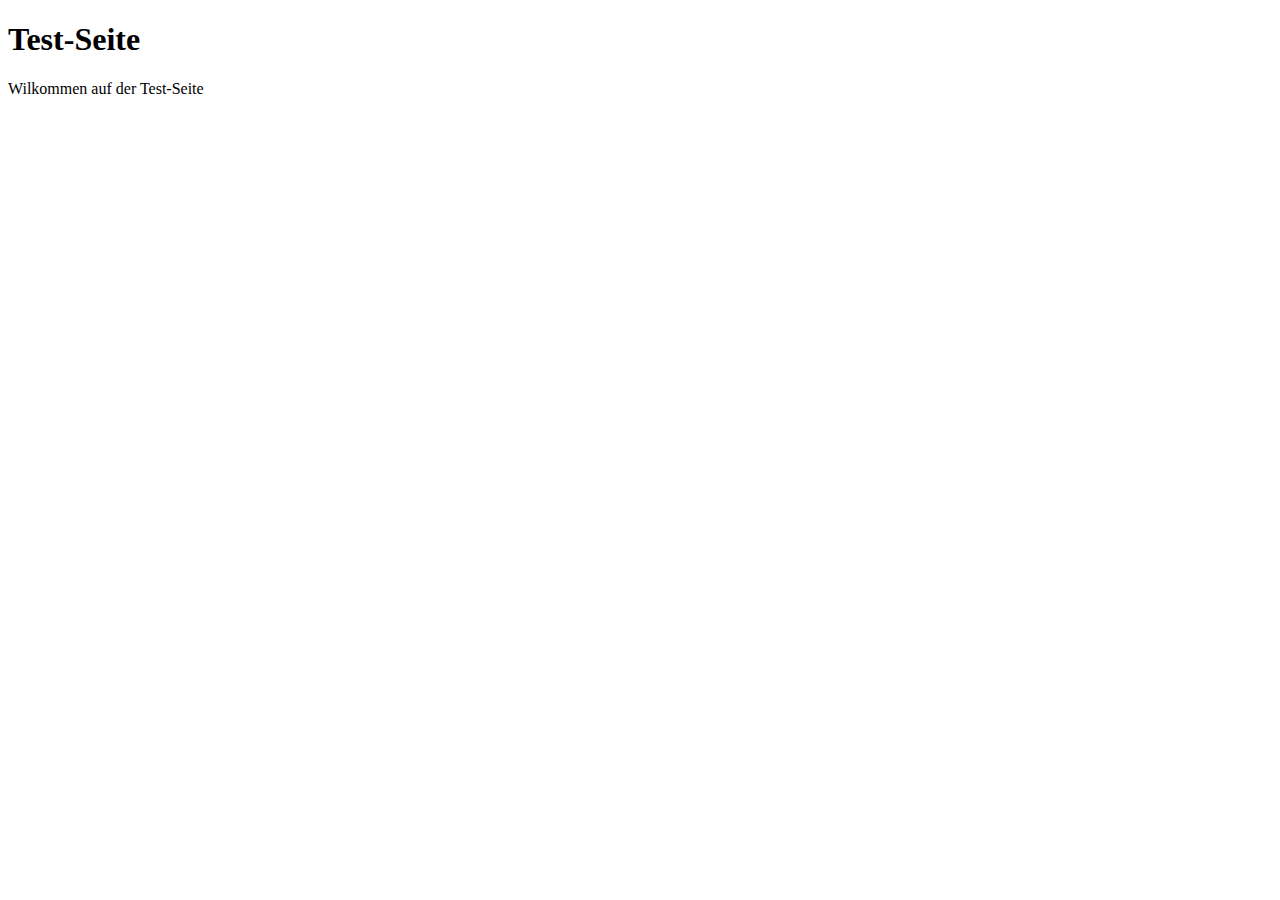
==== commit 30223d32: "new test site" ====
--- a/docs/index.html
+++ b/docs/index.html
@@ -1,1268 +1,18 @@
 <!DOCTYPE html>
-<html lang="en">
-
-<head>
-  <meta charset="utf-8">
-  <meta content="width=device-width, initial-scale=1.0" name="viewport">
-  <title>Linkin Park</title>
-  <meta name="description" content="">
-  <meta name="keywords" content="">
-
-  <!-- Favicons -->
-  <link href="assets/img/logo.png" rel="icon">
-  <link href="assets/img/apple-touch-icon.png" rel="apple-touch-icon">
-
-  <!-- Fonts -->
-  <link href="https://fonts.googleapis.com" rel="preconnect">
-  <link href="https://fonts.gstatic.com" rel="preconnect" crossorigin>
-  <link
-    href="https://fonts.googleapis.com/css2?family=Roboto:ital,wght@0,100;0,300;0,400;0,500;0,700;0,900;1,100;1,300;1,400;1,500;1,700;1,900&family=Poppins:ital,wght@0,100;0,200;0,300;0,400;0,500;0,600;0,700;0,800;0,900;1,100;1,200;1,300;1,400;1,500;1,600;1,700;1,800;1,900&family=Raleway:ital,wght@0,100;0,200;0,300;0,400;0,500;0,600;0,700;0,800;0,900;1,100;1,200;1,300;1,400;1,500;1,600;1,700;1,800;1,900&display=swap"
-    rel="stylesheet">
-
-  <!-- Vendor CSS Files -->
-  <link href="assets/vendor/bootstrap/css/bootstrap.min.css" rel="stylesheet">
-  <link href="assets/vendor/bootstrap-icons/bootstrap-icons.css" rel="stylesheet">
-  <link href="assets/vendor/aos/aos.css" rel="stylesheet">
-  <link href="assets/vendor/swiper/swiper-bundle.min.css" rel="stylesheet">
-  <link href="assets/vendor/glightbox/css/glightbox.min.css" rel="stylesheet">
-
-  <!-- Main CSS File -->
-  <link href="assets/css/main.css" rel="stylesheet">
-
-  <style>
-    .bi-hybrid-theory::before {
-      content: "";
-      display: inline-block;
-      width: 100px;
-      /* gewünschte Breite */
-      height: 100px;
-      /* gewünschte Höhe */
-      background-image: url(assets/img/album-icons/hybrid-theory.ico);
-      background-size: contain;
-      /* oder 'cover' je nach gewünschtem Effekt */
-      background-repeat: no-repeat;
-    }
-
-    .bi-from-zero::before {
-      content: "";
-      display: inline-block;
-      width: 100px;
-      /* gewünschte Breite */
-      height: 100px;
-      /* gewünschte Höhe */
-      background-image: url(assets/img/album-icons/from-zero.ico);
-      background-size: contain;
-      /* oder 'cover' je nach gewünschtem Effekt */
-      background-repeat: no-repeat;
-    }
-
-    .bi-meteora::before {
-      content: "";
-      display: inline-block;
-      width: 100px;
-      /* gewünschte Breite */
-      height: 100px;
-      /* gewünschte Höhe */
-      background-image: url(assets/img/album-icons/meteora.ico);
-      background-size: contain;
-      /* oder 'cover' je nach gewünschtem Effekt */
-      background-repeat: no-repeat;
-    }
-
-    .bi-minutes-to-midnight::before {
-      content: "";
-      display: inline-block;
-      width: 100px;
-      /* gewünschte Breite */
-      height: 100px;
-      /* gewünschte Höhe */
-      background-image: url(assets/img/album-icons/minutes-to-midnight.ico);
-      background-size: contain;
-      /* oder 'cover' je nach gewünschtem Effekt */
-      background-repeat: no-repeat;
-    }
-
-    .bi-hunting-party::before {
-      content: "";
-      display: inline-block;
-      width: 100px;
-      /* gewünschte Breite */
-      height: 100px;
-      /* gewünschte Höhe */
-      background-image: url(assets/img/album-icons/hunting-party.ico);
-      background-size: contain;
-      /* oder 'cover' je nach gewünschtem Effekt */
-      background-repeat: no-repeat;
-    }
-
-    .bi-living-things::before {
-      content: "";
-      display: inline-block;
-      width: 100px;
-      /* gewünschte Breite */
-      height: 100px;
-      /* gewünschte Höhe */
-      background-image: url(assets/img/album-icons/living-things.ico);
-      background-size: contain;
-      /* oder 'cover' je nach gewünschtem Effekt */
-      background-repeat: no-repeat;
-    }
-
-    .bi-one-more-light::before {
-      content: "";
-      display: inline-block;
-      width: 100px;
-      /* gewünschte Breite */
-      height: 100px;
-      /* gewünschte Höhe */
-      background-image: url(assets/img/album-icons/one-more-light.ico);
-      background-size: contain;
-      /* oder 'cover' je nach gewünschtem Effekt */
-      background-repeat: no-repeat;
-    }
-
-    .bi-thousand-suns::before {
-      content: "";
-      display: inline-block;
-      width: 100px;
-      /* gewünschte Breite */
-      height: 100px;
-      /* gewünschte Höhe */
-      background-image: url(assets/img/album-icons/thousand-suns.ico);
-      background-size: contain;
-      /* oder 'cover' je nach gewünschtem Effekt */
-      background-repeat: no-repeat;
-    }
-  </style>
-
-  <!-- =======================================================
-  * Template Name: Gp
-  * Template URL: https://bootstrapmade.com/gp-free-multipurpose-html-bootstrap-template/
-  * Updated: Aug 15 2024 with Bootstrap v5.3.3
-  * Author: BootstrapMade.com
-  * License: https://bootstrapmade.com/license/
-  ======================================================== -->
-</head>
-
-<body class="index-page">
-
-  <header id="header" class="header d-flex align-items-center fixed-top">
-    <div class="container-fluid container-xl position-relative d-flex align-items-center justify-content-between">
-
-      <a href="index.html" class="logo d-flex align-items-center me-auto me-lg-0">
-        <!-- Uncomment the line below if you also wish to use an image logo -->
-        <img src="assets/img/logo.png" alt="">
-        <h1 class="sitename">LP</h1>
-      </a>
-
-      <nav id="navmenu" class="navmenu">
-        <ul>
-          <li><a href="#hero" class="active">Home<br></a></li>
-          <li><a href="#about">About</a></li>
-          <li><a href="#stats">Statistiken</a></li>
-          <li class="dropdown"><a href="#hybrid-theory"><span>Alben</span> <i
-                class="bi bi-chevron-down toggle-dropdown"></i></a>
-            <ul>
-              <li><a href="#hybrid-theory">Hybrid Theory (2000)</a></li>
-              <li><a href="#meteora">Meteora (2003)</a></li>
-              <li><a href="#minutes-to-midnight">Minutes to Midnight (2007)</a></li>
-              <li><a href="#thousand-suns">A Thousand Suns (2010)</a></li>
-              <li><a href="#living-things">Living Things (2012)</a></li>
-              <li><a href="#hunting-party">The Hunting Party (2014)</a></li>
-              <li><a href="#one-more-light">One More Light (2017)</a></li>
-              <li><a href="#from-zero">From Zero (2024)</a></li>
-            </ul>
-          </li>
-          <li><a href="#members">Mitglieder</a></li>
-          <li><a href="#video">Mashup</a></li>
-        </ul>
-        <i class="mobile-nav-toggle d-xl-none bi bi-list"></i>
-      </nav>
-
-      <a class="btn-getstarted" href="https://www.linkinpark.com" target="_blank">Zur LP Homepage</a>
-
-    </div>
-  </header>
-
-  <main class="main">
-
-    <!-- Hero Section -->
-    <section id="hero" class="hero section dark-background">
-
-      <img src="assets/img/hero-bg.jpg" alt="" data-aos="fade-in">
-
-      <div class="container">
-
-        <div class="row justify-content-center text-center" data-aos="fade-up" data-aos-delay="100">
-          <div class="col-xl-6 col-lg-8">
-            <h2>Linkin Park</h2>
-            <p>24 years of extraordinary music</p>
-          </div>
-        </div>
-
-        <div class="row gy-4 mt-5 justify-content-center" data-aos="fade-up" data-aos-delay="200">
-          <div class="col-xl-2 col-md-4" data-aos="fade-up" data-aos-delay="300">
-            <div class="icon-box">
-              <div>
-                <i class="bi bi-hybrid-theory"></i>
-              </div>
-              <h3><a href="#hybrid-theory">Hybrid Theory</a></h3>
-            </div>
-          </div>
-          <div class="col-xl-2 col-md-4" data-aos="fade-up" data-aos-delay="400">
-            <div class="icon-box">
-              <i class="bi bi-meteora"></i>
-              <h3><a href="#meteora">Meteora</a></h3>
-            </div>
-          </div>
-          <div class="col-xl-2 col-md-4" data-aos="fade-up" data-aos-delay="500">
-            <div class="icon-box">
-              <i class="bi bi-minutes-to-midnight"></i>
-              <h3><a href="#minutes-to-midnight">Minutes to Midnight</a></h3>
-            </div>
-          </div>
-          <div class="col-xl-2 col-md-4" data-aos="fade-up" data-aos-delay="600">
-            <div class="icon-box">
-              <i class="bi bi-thousand-suns"></i>
-              <h3><a href="#thousand-suns">A Thousand Suns</a></h3>
-            </div>
-          </div>
-          <div class="col-xl-2 col-md-4" data-aos="fade-up" data-aos-delay="700">
-            <div class="icon-box">
-              <i class="bi bi-living-things"></i>
-              <h3><a href="living-things">Living Things</a></h3>
-            </div>
-          </div>
-          <div class="col-xl-2 col-md-4" data-aos="fade-up" data-aos-delay="700">
-            <div class="icon-box">
-              <i class="bi bi-hunting-party"></i>
-              <h3><a href="hunting-party">The Hunting Party</a></h3>
-            </div>
-          </div>
-          <div class="col-xl-2 col-md-4" data-aos="fade-up" data-aos-delay="700">
-            <div class="icon-box">
-              <i class="bi bi-one-more-light"></i>
-              <h3><a href="#one-more-light">One More Light</a></h3>
-            </div>
-          </div>
-          <div class="col-xl-2 col-md-4" data-aos="fade-up" data-aos-delay="700">
-            <div class="icon-box">
-              <i class="bi bi-from-zero"></i>
-              <h3><a href="from-zero">From Zero</a></h3>
-            </div>
-          </div>
-        </div>
-
-      </div>
-
-    </section><!-- /Hero Section -->
-
-
-    <!-- About Section -->
-    <section id="about" class="section dark-background">
-
-      <div class="container" data-aos="fade-up" data-aos-delay="100">
-
-        <div class="row gy-4 align-items-center">
-          <div class="col-lg-6 order-1 order-lg-2">
-            <img src="assets/img/mike_chester.jpg" class="img-fluid" alt="">
-          </div>
-          <div class="col-lg-6 order-2 order-lg-1 content">
-            <h3>Was ist Linkin Park?</h3>
-            <p class="fst-italic">
-              Linkin Park ist eine im Jahr 1996 unter dem Namen Xero in Agoura Hills, Los Angeles County (Kalifornien)
-              gegründete US-amerikanische Band, die zumeist den Musikstilen Nu Metal, Alternative Rock, Rap Rock und
-              Electro Rock zugeordnet wird. Nachdem 1999 Chester Bennington der Band als Frontsänger beigetreten war,
-              benannte sich die Band zunächst in Hybrid Theory und nur kurze Zeit später in Linkin Park um.
+<html>
+    <head>
+        <title>
+            Test-Seite
+        </title>
+    </head>
+    <body>
+        <header>
+            <h1>Test-Seite</h1>
+        </header>
+        <section>
+            <p>
+                Wilkommen auf der Test-Seite
             </p>
-            <p class="fst-italic">
-              Bereits mit ihrem Debütalbum Hybrid Theory im Jahre 2000 gelang der Band der internationale Durchbruch. In
-              den folgenden Jahren veröffentlichte die Band mit Meteora (2003), Minutes to Midnight (2007), A Thousand
-              Suns (2010), Living Things (2012), The Hunting Party (2014) und One More Light (2017) sechs weitere
-              Studioalben. Mit mehr als 160 Millionen verkauften Alben und Singles ist Linkin Park eine der kommerziell
-              erfolgreichsten Bands des 21. Jahrhunderts.
-            </p>
-            <p class="fst-italic">
-              Am 20. Juli 2017 verstarb Chester Bennington. Nach dem Tod des Frontsängers zog sich die Band zunächst
-              zurück, veröffentlichte in den folgenden Jahren aber Jubiläumsalben mit unveröffentlichten Songs. Im
-              September 2024 gaben sie ihr Comeback bekannt. Linkin Park besteht derzeit aus den Gründungsmitgliedern
-              Mike Shinoda (u. a. Sänger und Rhythmusgitarrist), Brad Delson (Leadgitarrist), Dave Farrell (E-Bassist)
-              und Joseph „Joe“ Hahn (DJ) sowie der Sängerin Emily Armstrong und Colin Brittain am Schlagzeug.
-            </p>
-          </div>
-        </div>
-
-      </div>
-
-    </section><!-- /About Section -->
-
-    <section id="stats" class="stats section dark-background">
-
-      <div class="container" data-aos="fade-up" data-aos-delay="100">
-
-        <div class="row gy-4 align-items-center justify-content-between">
-
-          <div class="col-lg-5">
-            <img src="assets/img/linkin-park-stage.png" alt="" class="img-fluid">
-          </div>
-
-          <div class="col-lg-6">
-
-            <h3>Statistiken</h3>
-            <p class="fst-italic">Linkin Park hat acht Studioalben, drei Live-Alben, vier Compilation-Alben, zwei
-              Remix-Alben, drei Soundtrack-Alben, vier Videoalben, zwölf EPs, 39 Singles, 20 Promotional-Singles und 70
-              Musikvideos veröffentlicht.</p>
-
-            <div class="row gy-4">
-
-              <div class="col-lg-6">
-                <div class="stats-item d-flex">
-                  <i class="bi bi-award flex-shrink-0"></i>
-                  <div>
-                    <span data-purecounter-start="0" data-purecounter-end="67" data-purecounter-duration="2"
-                      class="purecounter"></span>
-                    <p><strong>Awards</strong></p>
-                  </div>
-                </div>
-              </div><!-- End Stats Item -->
-
-              <div class="col-lg-6">
-                <div class="stats-item d-flex">
-                  <i class="bi bi-envelope-paper flex-shrink-0"></i>
-                  <div>
-                    <span data-purecounter-start="0" data-purecounter-end="197" data-purecounter-duration="2"
-                      class="purecounter"></span>
-                    <p><strong>Nominierungen</strong></p>
-                  </div>
-                </div>
-              </div><!-- End Stats Item -->
-
-              <div class="col-lg-6">
-                <div class="stats-item d-flex">
-                  <i class="bi bi-disc flex-shrink-0"></i>
-                  <div>
-                    <span data-purecounter-start="0" data-purecounter-end="100" data-purecounter-duration="2"
-                      class="purecounter"></span>
-                    <span>Millionen</span>
-                    <p><strong>Verkaufte Alben</strong></p>
-                  </div>
-                </div>
-              </div><!-- End Stats Item -->
-
-              <div class="col-lg-6">
-                <div class="stats-item d-flex">
-                  <i class="bi bi-mic flex-shrink-0"></i>
-                  <div>
-                    <span data-purecounter-start="0" data-purecounter-end="30" data-purecounter-duration="2"
-                      class="purecounter"></span>
-                    <span>Millionen</span>
-                    <p><strong>Verkaufte Singles</strong></p>
-                  </div>
-                </div>
-              </div><!-- End Stats Item -->
-
-            </div>
-
-          </div>
-
-        </div>
-
-      </div>
-
-    </section><!-- /Stats Section -->
-
-    <section id="hybrid-theory" class="section dark-background">
-
-      <div class="container" data-aos="fade-up" data-aos-delay="100">
-
-        <div class="row gy-4 align-items-center">
-          <div class="col-lg-5 order-1 order-lg-2">
-            <img src="assets/img/album-covers/hybrid-theory.jpg" class="img-fluid" alt="">
-          </div>
-          <div class="col-lg-6 order-2 order-lg-1 content">
-            <h3><a href="https://open.spotify.com/intl-de/album/6PFPjumGRpZnBzqnDci6qJ" target="_blank">Hybrid
-                Theory</a></h3>
-            <p>2000</p>
-            <table style="width: 100%;">
-              <tr>
-                <th />
-                <th>Titel</th>
-                <th>Länge</th>
-                </th>
-              <tr>
-                <td>1.</td>
-                <td>Papercut</td>
-                <td>3:04</td>
-              </tr>
-              <tr>
-                <td>2.</td>
-                <td>One Step Closer</td>
-                <td>2:35</td>
-              </tr>
-              <tr>
-                <td>3.</td>
-                <td>With You
-                <td>3:23</td>
-              </tr>
-              <tr>
-                <td>4.</td>
-                <td>Points of Authority</td>
-                <td>3:20</td>
-              </tr>
-              <tr>
-                <td>5.</td>
-                <td>Crawling</td>
-                <td>3:29</td>
-              <tr>
-                <td>6.</td>
-                <td>Runaway</td>
-                <td>3:03</td>
-              <tr>
-                <td>7.</td>
-                <td>By Myself</td>
-                <td>3:09</td>
-              <tr>
-                <td>8.</td>
-                <td>In The End</td>
-                <td>3:36</td>
-              <tr>
-                <td>9.</td>
-                <td>A Place for My Heart</td>
-                <td>3:04</td>
-              <tr>
-                <td>10.</td>
-                <td>Forgotten</td>
-                <td>3:14</td>
-              <tr>
-                <td>11.</td>
-                <td>Cure for the Itch</td>
-                <td>2:37</td>
-              <tr>
-                <td>12.</td>
-                <td>Pushing Me Away</td>
-                <td>3:11</td>
-              </tr>
-              <tr class=tracklist-total-length>
-                <td colspan=2 scope=row><span>Total length:</span></td>
-                <td>37:45</td>
-              </tr>
-            </table>
-          </div>
-        </div>
-
-      </div>
-    </section>
-
-    <section id="meteora" class="stats section dark-background">
-
-      <div class="container" data-aos="fade-up" data-aos-delay="100">
-
-        <div class="row gy-4 align-items-center">
-          <div class="col-lg-5 order-1">
-            <img src="assets/img/album-covers/meteora.jpg" class="img-fluid" alt="">
-          </div>
-          <div class="col-lg-6 order-2 order-lg-1 content">
-            <h3><a href="https://open.spotify.com/intl-de/album/4Gfnly5CzMJQqkUFfoHaP3" target="_blank">Meteora</a></h3>
-            <p>2003</p>
-
-            <table style="width: 100%;">
-              <tr>
-                <th />
-                <th>Titel</th>
-                <th>Länge</th>
-              </tr>
-              <tr>
-                <td>1.</td>
-                <td>Foreword</td>
-                <td>0:13</td>
-              </tr>
-              <tr>
-                <td>2.</td>
-                <td>Don't Stay</td>
-                <td>3:07</td>
-              </tr>
-              <tr>
-                <td id="track3" scope="row">3.</td>
-                <td>Somewhere I Belong</td>
-                <td class="tracklist-length">3:33</td>
-              </tr>
-              <tr>
-                <td id="track4" scope="row">4.</td>
-                <td>Lying from You</td>
-                <td class="tracklist-length">2:55</td>
-              </tr>
-              <tr>
-                <td id="track5" scope="row">5.</td>
-                <td>Hit the Floor</td>
-                <td class="tracklist-length">2:44</td>
-              </tr>
-              <tr>
-                <td id="track6" scope="row">6.</td>
-                <td>Easier to Run</td>
-                <td class="tracklist-length">3:24</td>
-              </tr>
-              <tr>
-                <td id="track7" scope="row">7.</td>
-                <td>Faint</td>
-                <td class="tracklist-length">2:42</td>
-              </tr>
-              <tr>
-                <td id="track8" scope="row">8.</td>
-                <td>Figure.09</td>
-                <td class="tracklist-length">3:17</td>
-              </tr>
-              <tr>
-                <td id="track9" scope="row">9.</td>
-                <td>Breaking the Habit</td>
-                <td class="tracklist-length">3:16</td>
-              </tr>
-              <tr>
-                <td id="track10" scope="row">10.</td>
-                <td>From the Inside</td>
-                <td class="tracklist-length">2:53</td>
-              </tr>
-              <tr>
-                <td id="track11" scope="row">11.</td>
-                <td>Nobody's Listening</td>
-                <td class="tracklist-length">2:58</td>
-              </tr>
-              <tr>
-                <td id="track12" scope="row">12.</td>
-                <td>Session (Instrumental)</td>
-                <td class="tracklist-length">2:23</td>
-              </tr>
-              <tr>
-                <td id="track13" scope="row">13.</td>
-                <td>Numb</td>
-                <td class="tracklist-length">3:07</td>
-              </tr>
-              <tr class=tracklist-total-length>
-                <td colspan=2 scope=row><span>Total length:</span></td>
-                <td>36:35</td>
-              </tr>
-            </table>
-          </div>
-        </div>
-
-      </div>
-    </section>
-
-
-    <section id="minutes-to-midnight" class="stats section dark-background">
-
-      <div class="container" data-aos="fade-up" data-aos-delay="100">
-
-        <div class="row gy-4 align-items-center">
-          <div class="col-lg-5 order-1 order-lg-2">
-            <img src="assets/img/album-covers/minutes-to-midnight.jpg" class="img-fluid" alt="">
-          </div>
-          <div class="col-lg-6 order-2 order-lg-1 content">
-            <h3><a href="https://open.spotify.com/intl-de/album/2tlTBLz2w52rpGCLBGyGw6" target="_blank">Minutes to
-                Midnight</a></h3>
-            <p>2007</p>
-
-            <table class=tracklist style="width:100%">
-              <tbody>
-                <tr>
-                  <th />
-                  <th>Titel</th>
-                  <th>Länge</th>
-                </tr>
-                <tr>
-                  <td id=track1 scope=row>1.</td>
-                  <td>Wake (Instrumental)</td>
-                  <td class=tracklist-length>1:40</td>
-                </tr>
-                <tr>
-                  <td id=track2 scope=row>2.</td>
-                  <td>Given Up</a></td>
-                  <td class=tracklist-length>3:09</td>
-                </tr>
-                <tr>
-                  <td id=track3 scope=row>3.</td>
-                  <td>Leave Out All the Rest</a></td>
-                  <td class=tracklist-length>3:29</td>
-                </tr>
-                <tr>
-                  <td id=track4 scope=row>4.</td>
-                  <td>Bleed It Out</a></td>
-                  <td class=tracklist-length>2:44</td>
-                </tr>
-                <tr>
-                  <td id=track5 scope=row>5.</td>
-                  <td>Shadow of the Day</a></td>
-                  <td class=tracklist-length>4:49</td>
-                </tr>
-                <tr>
-                  <td id=track6 scope=row>6.</td>
-                  <td>What I've Done</a></td>
-                  <td class=tracklist-length>3:25</td>
-                </tr>
-                <tr>
-                  <td id=track7 scope=row>7.</td>
-                  <td>Hands Held High</td>
-                  <td class=tracklist-length>3:53</td>
-                </tr>
-                <tr>
-                  <td id=track8 scope=row>8.</td>
-                  <td>No More Sorrow</td>
-                  <td class=tracklist-length>3:41</td>
-                </tr>
-                <tr>
-                  <td id=track9 scope=row>9.</td>
-                  <td>Valentine's Day</td>
-                  <td class=tracklist-length>3:16</td>
-                </tr>
-                <tr>
-                  <td id=track10 scope=row>10.</td>
-                  <td>In Between</td>
-                  <td class=tracklist-length>3:16</td>
-                </tr>
-                <tr>
-                  <td id=track11 scope=row>11.</td>
-                  <td>In Pieces</td>
-                  <td class=tracklist-length>3:38</td>
-                </tr>
-                <tr>
-                  <td id=track12 scope=row>12.</td>
-                  <td>The Little Things Give You Away</td>
-                  <td class=tracklist-length>6:23</td>
-                </tr>
-                <tr class=tracklist-total-length>
-                  <td colspan=2 scope=row><span>Total length:</span></td>
-                  <td>43:23</td>
-                </tr>
-              </tbody>
-            </table>
-          </div>
-        </div>
-
-      </div>
-    </section>
-
-
-    <section id="thousand-suns" class="stats section dark-background">
-
-      <div class="container" data-aos="fade-up" data-aos-delay="100">
-
-        <div class="row gy-4 align-items-center">
-          <div class="col-lg-5 order-1 order-lg-1">
-            <img src="assets/img/album-covers/thousand-suns.jpg" class="img-fluid" alt="">
-          </div>
-          <div class="col-lg-6 order-2 order-lg-1 content">
-            <h3><a href="https://open.spotify.com/intl-de/album/5uvXx5ZQswNRFCdHR521YZ" target="_blank">A Thousand
-                Suns</a></h3>
-            <p>2010</p>
-
-            <table class=tracklist style="width: 100%;">
-              <tbody>
-                <tr>
-                  <th />
-                  <th>Titel</th>
-                  <th>Länge</th>
-                </tr>
-                <tr>
-                  <td id=track1 scope=row>1.</td>
-                  <td>The Requiem</td>
-                  <td class=tracklist-length>2:01</td>
-                </tr>
-                <tr>
-                  <td id=track2 scope=row>2.</td>
-                  <td>The Radiance</td>
-                  <td class=tracklist-length>0:57</td>
-                </tr>
-                <tr>
-                  <td id=track3 scope=row>3.</td>
-                  <td>Burning in the Skies</td>
-                  <td class=tracklist-length>4:13</td>
-                </tr>
-                <tr>
-                  <td id=track4 scope=row>4.</td>
-                  <td>Empty Spaces</td>
-                  <td class=tracklist-length>0:18</td>
-                </tr>
-                <tr>
-                  <td id=track5 scope=row>5.</td>
-                  <td>When They Come for Me</td>
-                  <td class=tracklist-length>4:53</td>
-                </tr>
-                <tr>
-                  <td id=track6 scope=row>6.</td>
-                  <td>Robot Boy</td>
-                  <td class=tracklist-length>4:29</td>
-                </tr>
-                <tr>
-                  <td id=track7 scope=row>7.</td>
-                  <td>Jornada del Muerto</td>
-                  <td class=tracklist-length>1:34</td>
-                </tr>
-                <tr>
-                  <td id=track8 scope=row>8.</td>
-                  <td>Waiting for the End</td>
-                  <td class=tracklist-length>3:51</td>
-                </tr>
-                <tr>
-                  <td id=track9 scope=row>9.</td>
-                  <td>Blackout</td>
-                  <td class=tracklist-length>4:39</td>
-                </tr>
-                <tr>
-                  <td id=track10 scope=row>10.</td>
-                  <td>Wretches and Kings</td>
-                  <td class=tracklist-length>4:10</td>
-                </tr>
-                <tr>
-                  <td id=track11 scope=row>11.</td>
-                  <td>Wisdom, Justice, and Love</td>
-                  <td class=tracklist-length>1:39</td>
-                </tr>
-                <tr>
-                  <td id=track12 scope=row>12.</td>
-                  <td>Iridescent</td>
-                  <td class=tracklist-length>4:56</td>
-                </tr>
-                <tr>
-                  <td id=track13 scope=row>13.</td>
-                  <td>Fallout</td>
-                  <td class=tracklist-length>1:23</td>
-                </tr>
-                <tr>
-                  <td id=track14 scope=row>14.</td>
-                  <td>The Catalyst</td>
-                  <td class=tracklist-length>5:39</td>
-                </tr>
-                <tr>
-                  <td id=track15 scope=row>15.</td>
-                  <td>The Messenger</td>
-                  <td class=tracklist-length>3:01</td>
-                </tr>
-                <tr class=tracklist-total-length>
-                  <td colspan=2 scope=row><span>Total length:</span></td>
-                  <td>47:48</td>
-                </tr>
-              </tbody>
-            </table>
-          </div>
-        </div>
-
-      </div>
-    </section>
-
-
-    <section id="Living Things" class="stats section dark-background">
-
-      <div class="container" data-aos="fade-up" data-aos-delay="100">
-
-        <div class="row gy-4 align-items-center">
-          <div class="col-lg-5 order-1 order-lg-2">
-            <img src="assets/img/album-covers/living-things.jpg" class="img-fluid" alt="">
-          </div>
-          <div class="col-lg-6 order-2 order-lg-1 content">
-            <h3><a href="https://open.spotify.com/intl-de/album/4XHIjbhjRmqWlosjj5rqSI" target="_blank">Living
-                Things</a></h3>
-            <p>2012</p>
-
-            <table class=tracklist style="width: 100%;">
-              <tbody>
-                <tr>
-                  <th />
-                  <th>Titel</th>
-                  <th>Länge</th>
-                </tr>
-                <tr>
-                  <td id=track1 scope=row>1.</td>
-                  <td>Lost in the Echo</td>
-                  <td class=tracklist-length>3:25</td>
-                </tr>
-                <tr>
-                  <td id=track2 scope=row>2.</td>
-                  <td>In My Remains</td>
-                  <td class=tracklist-length>3:20</td>
-                </tr>
-                <tr>
-                  <td id=track3 scope=row>3.</td>
-                  <td>Burn It Down
-                  </td>
-                  <td class=tracklist-length>3:51</td>
-                </tr>
-                <tr>
-                  <td id=track4 scope=row>4.</td>
-                  <td>Lies Greed Misery</td>
-                  <td class=tracklist-length>2:27</td>
-                </tr>
-                <tr>
-                  <td id=track5 scope=row>5.</td>
-                  <td>I'll Be Gone
-                  </td>
-                  <td class=tracklist-length>3:31</td>
-                </tr>
-                <tr>
-                  <td id=track6 scope=row>6.</td>
-                  <td>Castle of Glass</td>
-                  <td class=tracklist-length>3:25</td>
-                </tr>
-                <tr>
-                  <td id=track7 scope=row>7.</td>
-                  <td>Victimized</td>
-                  <td class=tracklist-length>1:46</td>
-                </tr>
-                <tr>
-                  <td id=track8 scope=row>8.</td>
-                  <td>Roads Untraveled</td>
-                  <td class=tracklist-length>3:49</td>
-                </tr>
-                <tr>
-                  <td id=track9 scope=row>9.</td>
-                  <td>Skin to Bone</td>
-                  <td class=tracklist-length>2:48</td>
-                </tr>
-                <tr>
-                  <td id=track10 scope=row>10.</td>
-                  <td>Until It Breaks</td>
-                  <td class=tracklist-length>3:43</td>
-                </tr>
-                <tr>
-                  <td id=track11 scope=row>11.</td>
-                  <td>Tinfoil (instrumental)</td>
-                  <td class=tracklist-length>1:11</td>
-                </tr>
-                <tr>
-                  <td id=track12 scope=row>12.</td>
-                  <td>Powerless</td>
-                  <td class=tracklist-length>3:43</td>
-                </tr>
-                <tr class=tracklist-total-length>
-                  <td colspan=2 scope=row><span>Total length:</span></td>
-                  <td>36:59</td>
-                </tr>
-              </tbody>
-            </table>
-          </div>
-        </div>
-
-      </div>
-    </section>
-
-    <section id="hunting-party" class="stats section dark-background">
-
-      <div class="container" data-aos="fade-up" data-aos-delay="100">
-
-        <div class="row gy-4 align-items-center">
-          <div class="col-lg-5 order-1 order-lg-1">
-            <img src="assets/img/album-covers/hunting-party.jpg" class="img-fluid" alt="">
-          </div>
-          <div class="col-lg-6 order-2 order-lg-1 content">
-            <h3><a href="https://open.spotify.com/intl-de/album/3XB2yloP7l00tEUmaODtVi" target="_blank">The Hunting
-                Party</a></h3>
-            <p>2014</p>
-
-            <table class=tracklist style="width: 100%;">
-              <tbody>
-                <tr>
-                  <th />
-                  <th>Titel</th>
-                  <th>Länge</th>
-                </tr>
-                <tr>
-                  <td id=track1 scope=row>1.</td>
-                  <td>Keys to the Kingdom</td>
-                  <td class=tracklist-length>3:38</td>
-                </tr>
-                <tr>
-                  <td id=track2 scope=row>2.</td>
-                  <td>All for Nothing (featuring Page Hamilton)</td>
-                  <td class=tracklist-length>3:33</td>
-                </tr>
-                <tr>
-                  <td id=track3 scope=row>3.</td>
-                  <td>Guilty All the Same (featuring Rakim)
-                  </td>
-                  <td class=tracklist-length>5:55</td>
-                </tr>
-                <tr>
-                  <td id=track4 scope=row>4.</td>
-                  <td>The Summoning</td>
-                  <td class=tracklist-length>1:00</td>
-                </tr>
-                <tr>
-                  <td id=track5 scope=row>5.</td>
-                  <td>War</td>
-                  <td class=tracklist-length>2:11</td>
-                </tr>
-                <tr>
-                  <td id=track6 scope=row>6.</td>
-                  <td>Wastelands</td>
-                  <td class=tracklist-length>3:15</td>
-                </tr>
-                <tr>
-                  <td id=track7 scope=row>7.</td>
-                  <td>Until It's
-                    Gone
-                  </td>
-                  <td class=tracklist-length>3:53</td>
-                </tr>
-                <tr>
-                  <td id=track8 scope=row>8.</td>
-                  <td>Rebellion (featuring Daron Malakian)
-                  </td>
-                  <td class=tracklist-length>3:44</td>
-                </tr>
-                <tr>
-                  <td id=track9 scope=row>9.</td>
-                  <td>Mark the Graves</td>
-                  <td class=tracklist-length>5:05</td>
-                </tr>
-                <tr>
-                  <td id=track10 scope=row>10.</td>
-                  <td>Drawbar (featuring Tom Morello)</td>
-                  <td class=tracklist-length>2:46</td>
-                </tr>
-                <tr>
-                  <td id=track11 scope=row>11.</td>
-                  <td>Final Masquerade
-                  </td>
-                  <td class=tracklist-length>3:37</td>
-                </tr>
-                <tr>
-                  <td id=track12 scope=row>12.</td>
-                  <td>A Line in the Sand</td>
-                  <td class=tracklist-length>6:35</td>
-                </tr>
-                <tr class=tracklist-total-length>
-                  <td colspan=2 scope=row><span>Total length:</span></td>
-                  <td>45:12</td>
-                </tr>
-              </tbody>
-            </table>
-          </div>
-        </div>
-
-      </div>
-    </section>
-
-    <section id="one-more-light" class="stats section dark-background">
-
-      <div class="container" data-aos="fade-up" data-aos-delay="100">
-
-        <div class="row gy-4 align-items-center">
-          <div class="col-lg-5 order-1 order-lg-2">
-            <img src="assets/img/album-covers/one-more-light.jpg" class="img-fluid" alt="">
-          </div>
-          <div class="col-lg-6 order-2 order-lg-1 content">
-            <h3><a href="https://open.spotify.com/intl-de/album/5Eevxp2BCbWq25ZdiXRwYd" target="_blank">One More
-                Light</a></h3>
-            <p>2017</p>
-
-            <table class=tracklist style="width: 100%;">
-              <tbody>
-                <tr>
-                  <th />
-                  <th>Titel</th>
-                  <th>Länge</th>
-                </tr>
-                <tr>
-                  <td id=track1 scope=row>1.</td>
-                  <td>Nobody Can Save Me</td>
-                  <td class=tracklist-length>3:45</td>
-                </tr>
-                <tr>
-                  <td id=track2 scope=row>2.</td>
-                  <td>Good Goodbye (featuring Pusha T and Stormzy)</td>
-                  </td>
-                  <td class=tracklist-length>3:31</td>
-                </tr>
-                <tr>
-                  <td id=track3 scope=row>3.</td>
-                  <td>Talking to Myself</td>
-                  <td class=tracklist-length>3:51</td>
-                </tr>
-                <tr>
-                  <td id=track4 scope=row>4.</td>
-                  <td>Battle Symphony</td>
-                  <td class=tracklist-length>3:36</td>
-                </tr>
-                <tr>
-                  <td id=track5 scope=row>5.</td>
-                  <td>Invisible</td>
-                  <td class=tracklist-length>3:34</td>
-                </tr>
-                <tr>
-                  <td id=track6 scope=row>6.</td>
-                  <td>Heavy (featuring Kiiara)
-                  </td>
-                  <td class=tracklist-length>2:49</td>
-                </tr>
-                <tr>
-                  <td id=track7 scope=row>7.</td>
-                  <td>Sorry for Now</td>
-                  <td class=tracklist-length>3:23</td>
-                </tr>
-                <tr>
-                  <td id=track8 scope=row>8.</td>
-                  <td>Halfway Right</td>
-                  <td class=tracklist-length>3:37</td>
-                </tr>
-                <tr>
-                  <td id=track9 scope=row>9.</td>
-                  <td>One More Light</td>
-                  <td class=tracklist-length>4:15</td>
-                </tr>
-                <tr>
-                  <td id=track10 scope=row>10.</td>
-                  <td>Sharp Edges</td>
-                  <td class=tracklist-length>2:58</td>
-                </tr>
-                <tr class=tracklist-total-length>
-                  <td colspan=2 scope=row><span>Total length:</span></td>
-                  <td>35:19</td>
-                </tr>
-              </tbody>
-            </table>
-          </div>
-        </div>
-
-      </div>
-    </section>
-
-    <section id="from-zero" class="stats section dark-background">
-
-      <div class="container" data-aos="fade-up" data-aos-delay="100">
-
-        <div class="row gy-4 align-items-center">
-          <div class="col-lg-5 order-1 order-lg-1">
-            <img src="assets/img/album-covers/from-zero.jpg" class="img-fluid" alt="">
-          </div>
-          <div class="col-lg-6 order-2 order-lg-1 content">
-            <h3><a href="https://open.spotify.com/prerelease/3BjcLrYE3QXYmerAkOpnb4" target="_blank">From Zero</a></h3>
-            <p>2024</p>
-
-            <table class=tracklist style="width: 100%;">
-              <tbody>
-                <tr>
-                  <th />
-                  <th>Titel</th>
-                  <th>Länge</th>
-                </tr>
-                <tr>
-                  <td id=track1 scope=row>1.</td>
-                  <td>From Zero (Intro)</td>
-                  <td class=tracklist-length>0:22</td>
-                </tr>
-                <tr>
-                  <td id=track2 scope=row>2.</td>
-                  <td>The Emptiness Machine</a></td>
-                  <td class=tracklist-length>3:10</td>
-                </tr>
-                <tr>
-                  <td id=track3 scope=row>3.</td>
-                  <td>Cut the Bridge</td>
-                  <td class=tracklist-length>3:48</td>
-                </tr>
-                <tr>
-                  <td id=track4 scope=row>4.</td>
-                  <td>Heavy Is the Crown</a></td>
-                  <td class=tracklist-length>2:47</td>
-                </tr>
-                <tr>
-                  <td id=track5 scope=row>5.</td>
-                  <td>Over Each Other</td>
-                  <td class=tracklist-length>2:50</td>
-                </tr>
-                <tr>
-                  <td id=track6 scope=row>6.</td>
-                  <td>Casualty</td>
-                  <td class=tracklist-length>2:20</td>
-                </tr>
-                <tr>
-                  <td id=track7 scope=row>7.</td>
-                  <td>Overflow</td>
-                  <td class=tracklist-length>3:31</td>
-                </tr>
-                <tr>
-                  <td id=track8 scope=row>8.</td>
-                  <td>Two Faced</td>
-                  <td class=tracklist-length>3:03</td>
-                </tr>
-                <tr>
-                  <td id=track9 scope=row>9.</td>
-                  <td>Stained</td>
-                  <td class=tracklist-length>3:05</td>
-                </tr>
-                <tr>
-                  <td id=track10 scope=row>10.</td>
-                  <td>IGYEIH</td>
-                  <td class=tracklist-length>3:29</td>
-                </tr>
-                <tr>
-                  <td id=track11 scope=row>11.</td>
-                  <td>Good Things Go</td>
-                  <td class=tracklist-length>3:29</td>
-                </tr>
-                <tr class=tracklist-total-length>
-                  <td colspan=2 scope=row><span>Total length:</span></td>
-                  <td>31:54</td>
-                </tr>
-              </tbody>
-            </table>
-          </div>
-        </div>
-
-      </div>
-    </section>
-
-    <section id="members" class="stats section dark-background">
-
-      <div class="container" data-aos="fade-up" data-aos-delay="100">
-
-        <div class="row gy-4 align-items-center justify-content-between">
-          <h3>Mitglieder</h3>
-          <div class="col-lg-5">
-            <img src="assets/img/members_old.jpeg" alt="" class="img-fluid">
-            <p class="fst-italic">Alte Konstellation</p>
-          </div>
-
-          <div class="col-lg-5">
-            <img src="assets/img/members_new.jpg" alt="" class="img-fluid">
-            <p class="fst-italic">Neue Konstellation</p>
-          </div>
-        </div>
-      </div>
-    </section>
-
-    <section id="video" class="section dark-background">
-
-      <div class="container" data-aos="fade-up" data-aos-delay="100">
-
-        <div>
-          <h3>Mashup Video</h3>
-          <div class="video-container">
-            <video width="80%" autoplay controls>
-              <source src="https://seafile.rlp.net/f/45f58644cd92425f938c/?dl=1" type="video/mp4">
-            </video>
-          </div>
-        </div>
-      </div>
-    </section>
-
-
-    <!-- Clients Section -->
-    <section id="clients" class="clients section dark-background">
-
-      <div class="container" data-aos="fade-up" data-aos-delay="100">
-
-        <div class="swiper init-swiper">
-          <script type="application/json" class="swiper-config">
-            {
-              "loop": true,
-              "speed": 600,
-              "autoplay": {
-                "delay": 5000
-              },
-              "slidesPerView": "auto",
-              "pagination": {
-                "el": ".swiper-pagination",
-                "type": "bullets",
-                "clickable": true
-              },
-              "breakpoints": {
-                "320": {
-                  "slidesPerView": 2,
-                  "spaceBetween": 40
-                },
-                "480": {
-                  "slidesPerView": 3,
-                  "spaceBetween": 60
-                },
-                "640": {
-                  "slidesPerView": 4,
-                  "spaceBetween": 80
-                },
-                "992": {
-                  "slidesPerView": 6,
-                  "spaceBetween": 120
-                }
-              }
-            }
-          </script>
-          <div class="swiper-wrapper align-items-center">
-            <div class="swiper-slide"><img src="assets/img/album-covers/hybrid-theory.jpg" class="img-fluid" alt="">
-            </div>
-            <div class="swiper-slide"><img src="assets/img/album-covers/meteora.jpg" class="img-fluid" alt=""></div>
-            <div class="swiper-slide"><img src="assets/img/album-covers/minutes-to-midnight.jpg" class="img-fluid"
-                alt=""></div>
-            <div class="swiper-slide"><img src="assets/img/album-covers/thousand-suns.jpg" class="img-fluid" alt="">
-            </div>
-            <div class="swiper-slide"><img src="assets/img/album-covers/living-things.jpg" class="img-fluid" alt="">
-            </div>
-            <div class="swiper-slide"><img src="assets/img/album-covers/hunting-party.jpg" class="img-fluid" alt="">
-            </div>
-            <div class="swiper-slide"><img src="assets/img/album-covers/one-more-light.jpg" class="img-fluid" alt="">
-            </div>
-            <div class="swiper-slide"><img src="assets/img/album-covers/from-zero.jpg" class="img-fluid" alt=""></div>
-
-          </div>
-          <div class="swiper-pagination"></div>
-        </div>
-
-      </div>
-
-    </section><!-- /Clients Section -->
-
-    <footer id="footer" class="footer dark-background">
-
-      <div class="footer-top">
-        <div class="container">
-          <div class="row gy-4">
-            <div class="col-lg-4 col-md-6 footer-about">
-              <a href="index.html" class="logo d-flex align-items-center">
-                <span class="sitename">Linkin Park</span>
-              </a>
-              <div class="social-links d-flex mt-4">
-                <a href="https://x.com/linkinpark"><i class="bi bi-twitter-x"></i></a>
-                <a href="https://www.facebook.com/linkinpark"><i class="bi bi-facebook"></i></a>
-                <a href="https://www.instagram.com/linkinpark"><i class="bi bi-instagram"></i></a>
-              </div>
-            </div>
-
-          </div>
-        </div>
-      </div>
-
-      <div class="copyright">
-        <div class="container text-center">
-          <p>© <span>Copyright</span> <strong class="px-1 sitename">GP</strong> <span>All Rights Reserved</span></p>
-          <div class="credits">
-            <!-- All the links in the footer should remain intact. -->
-            <!-- You can delete the links only if you've purchased the pro version. -->
-            <!-- Licensing information: https://bootstrapmade.com/license/ -->
-            <!-- Purchase the pro version with working PHP/AJAX contact form: [buy-url] -->
-            Designed by <a href="https://bootstrapmade.com/">BootstrapMade</a>
-          </div>
-        </div>
-      </div>
-  
-    </footer>
-
-    <!-- Scroll Top -->
-    <a href="#" id="scroll-top" class="scroll-top d-flex align-items-center justify-content-center"><i
-        class="bi bi-arrow-up-short"></i></a>
-
-    <!-- Preloader -->
-    <div id="preloader"></div>
-
-    <!-- Vendor JS Files -->
-    <script src="assets/vendor/bootstrap/js/bootstrap.bundle.min.js"></script>
-    <script src="assets/vendor/php-email-form/validate.js"></script>
-    <script src="assets/vendor/aos/aos.js"></script>
-    <script src="assets/vendor/swiper/swiper-bundle.min.js"></script>
-    <script src="assets/vendor/glightbox/js/glightbox.min.js"></script>
-    <script src="assets/vendor/imagesloaded/imagesloaded.pkgd.min.js"></script>
-    <script src="assets/vendor/isotope-layout/isotope.pkgd.min.js"></script>
-    <script src="assets/vendor/purecounter/purecounter_vanilla.js"></script>
-
-    <!-- Main JS File -->
-    <script src="assets/js/main.js"></script>
-
-</body>
-
+        </section>
+    </body>
 </html>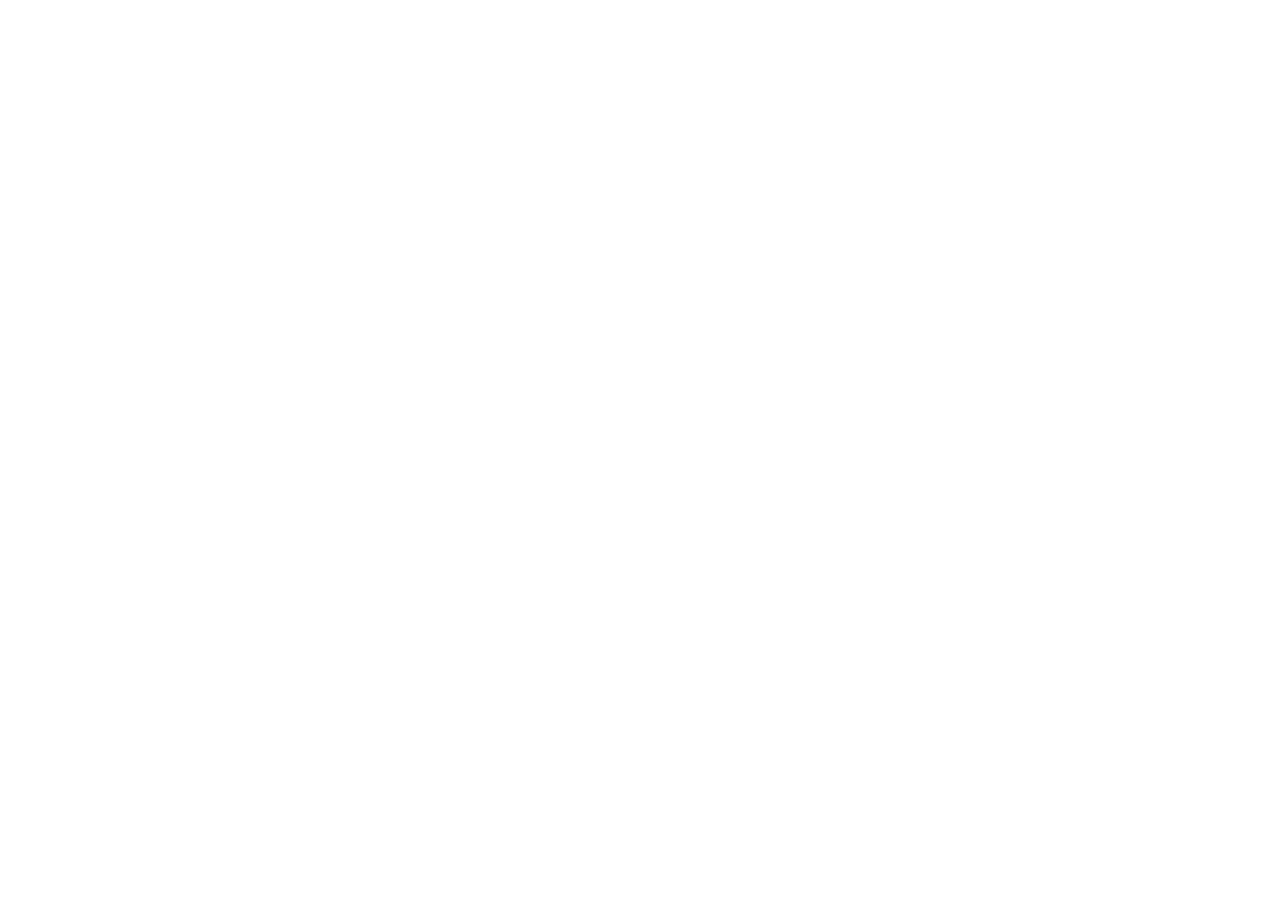
==== commit da11b6bd: "vue build test" ====
--- a/docs/index.html
+++ b/docs/index.html
@@ -1,18 +1 @@
-<!DOCTYPE html>
-<html>
-    <head>
-        <title>
-            Test-Seite
-        </title>
-    </head>
-    <body>
-        <header>
-            <h1>Test-Seite</h1>
-        </header>
-        <section>
-            <p>
-                Wilkommen auf der Test-Seite
-            </p>
-        </section>
-    </body>
-</html>+<!DOCTYPE html><html lang=en><head><meta charset=utf-8><meta http-equiv=X-UA-Compatible content="IE=edge"><meta name=viewport content="width=device-width,initial-scale=1"><!--[if IE]><link rel="icon" href="/favicon.ico"><![endif]--><title>vue2-pochta</title><link rel=stylesheet href="https://fonts.googleapis.com/css?family=Roboto:100,300,400,500,700,900"><link rel=stylesheet href=https://cdn.jsdelivr.net/npm/@mdi/font@latest/css/materialdesignicons.min.css><link href=/css/chunk-1bb928f2.8ce7ab03.css rel=prefetch><link href=/css/chunk-30ef54b6.09af3917.css rel=prefetch><link href=/css/chunk-62adbd42.09af3917.css rel=prefetch><link href=/css/chunk-6711ed92.3238ec55.css rel=prefetch><link href=/css/chunk-6fde565d.09af3917.css rel=prefetch><link href=/css/chunk-a851769c.023cd4c7.css rel=prefetch><link href=/css/chunk-b33d524a.d4cd5d80.css rel=prefetch><link href=/css/chunk-daac2548.f0836307.css rel=prefetch><link href=/css/chunk-f863120a.06ab9567.css rel=prefetch><link href=/js/chunk-1bb928f2.2a762a68.js rel=prefetch><link href=/js/chunk-2d0a5121.d553cf14.js rel=prefetch><link href=/js/chunk-2d21a3d2.608dae9f.js rel=prefetch><link href=/js/chunk-2d22d746.ba511275.js rel=prefetch><link href=/js/chunk-30ef54b6.13c18f9d.js rel=prefetch><link href=/js/chunk-62adbd42.9dbe4803.js rel=prefetch><link href=/js/chunk-6711ed92.d048c6ce.js rel=prefetch><link href=/js/chunk-6fde565d.c5f8ecb5.js rel=prefetch><link href=/js/chunk-a851769c.afb403b0.js rel=prefetch><link href=/js/chunk-b33d524a.73e7153b.js rel=prefetch><link href=/js/chunk-daac2548.1758a6db.js rel=prefetch><link href=/js/chunk-f863120a.5eaecd13.js rel=prefetch><link href=/css/app.958be456.css rel=preload as=style><link href=/css/chunk-vendors.26d4bea2.css rel=preload as=style><link href=/js/app.6b29571b.js rel=preload as=script><link href=/js/chunk-vendors.c7f3764a.js rel=preload as=script><link href=/css/chunk-vendors.26d4bea2.css rel=stylesheet><link href=/css/app.958be456.css rel=stylesheet><link rel=icon type=image/png sizes=32x32 href=/img/icons/favicon-32x32.png><link rel=icon type=image/png sizes=16x16 href=/img/icons/favicon-16x16.png><link rel=manifest href=/manifest.json><meta name=theme-color content=#4DBA87><meta name=apple-mobile-web-app-capable content=no><meta name=apple-mobile-web-app-status-bar-style content=default><meta name=apple-mobile-web-app-title content=vue-pochta><link rel=apple-touch-icon href=/img/icons/apple-touch-icon-152x152.png><link rel=mask-icon href=/img/icons/safari-pinned-tab.svg color=#4DBA87><meta name=msapplication-TileImage content=/img/icons/msapplication-icon-144x144.png><meta name=msapplication-TileColor content=#000000></head><body><noscript><strong>We're sorry but vue2-pochta doesn't work properly without JavaScript enabled. Please enable it to continue.</strong></noscript><div id=app></div><script src=/js/chunk-vendors.c7f3764a.js></script><script src=/js/app.6b29571b.js></script></body></html>